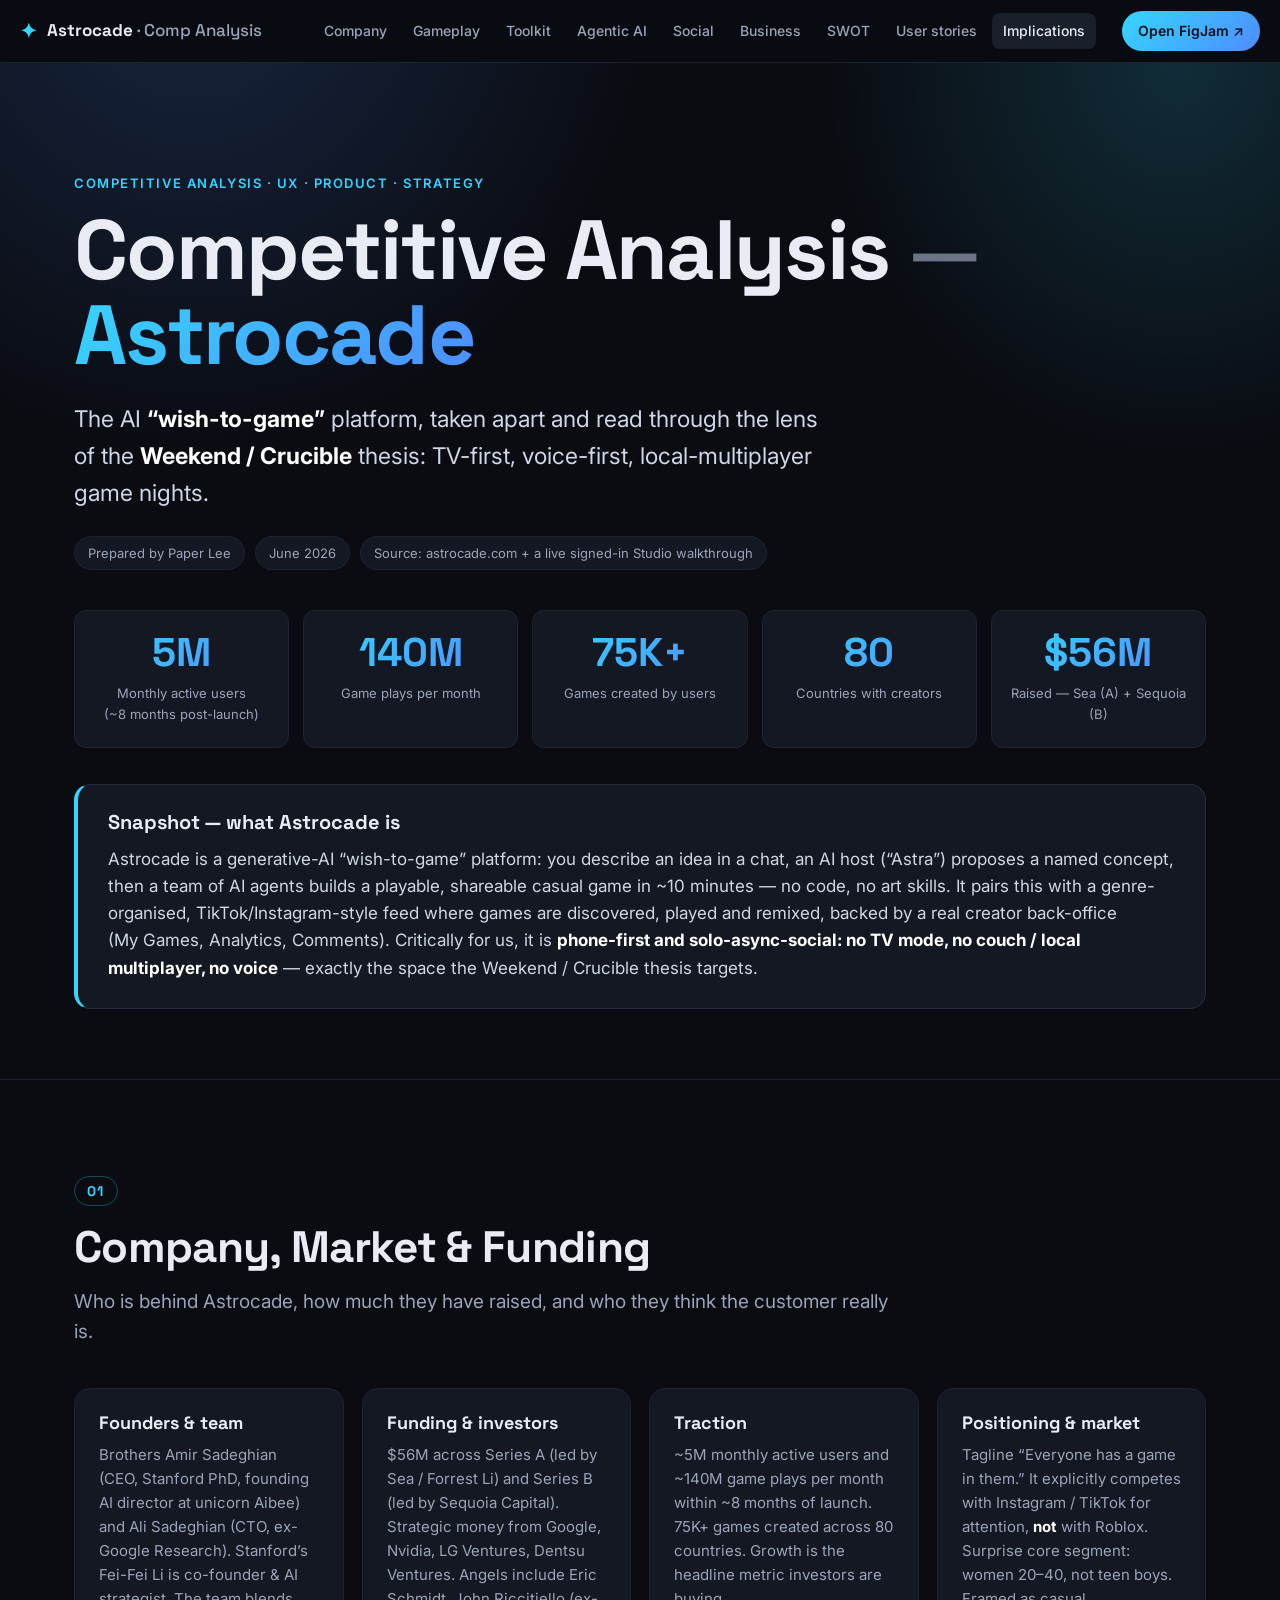
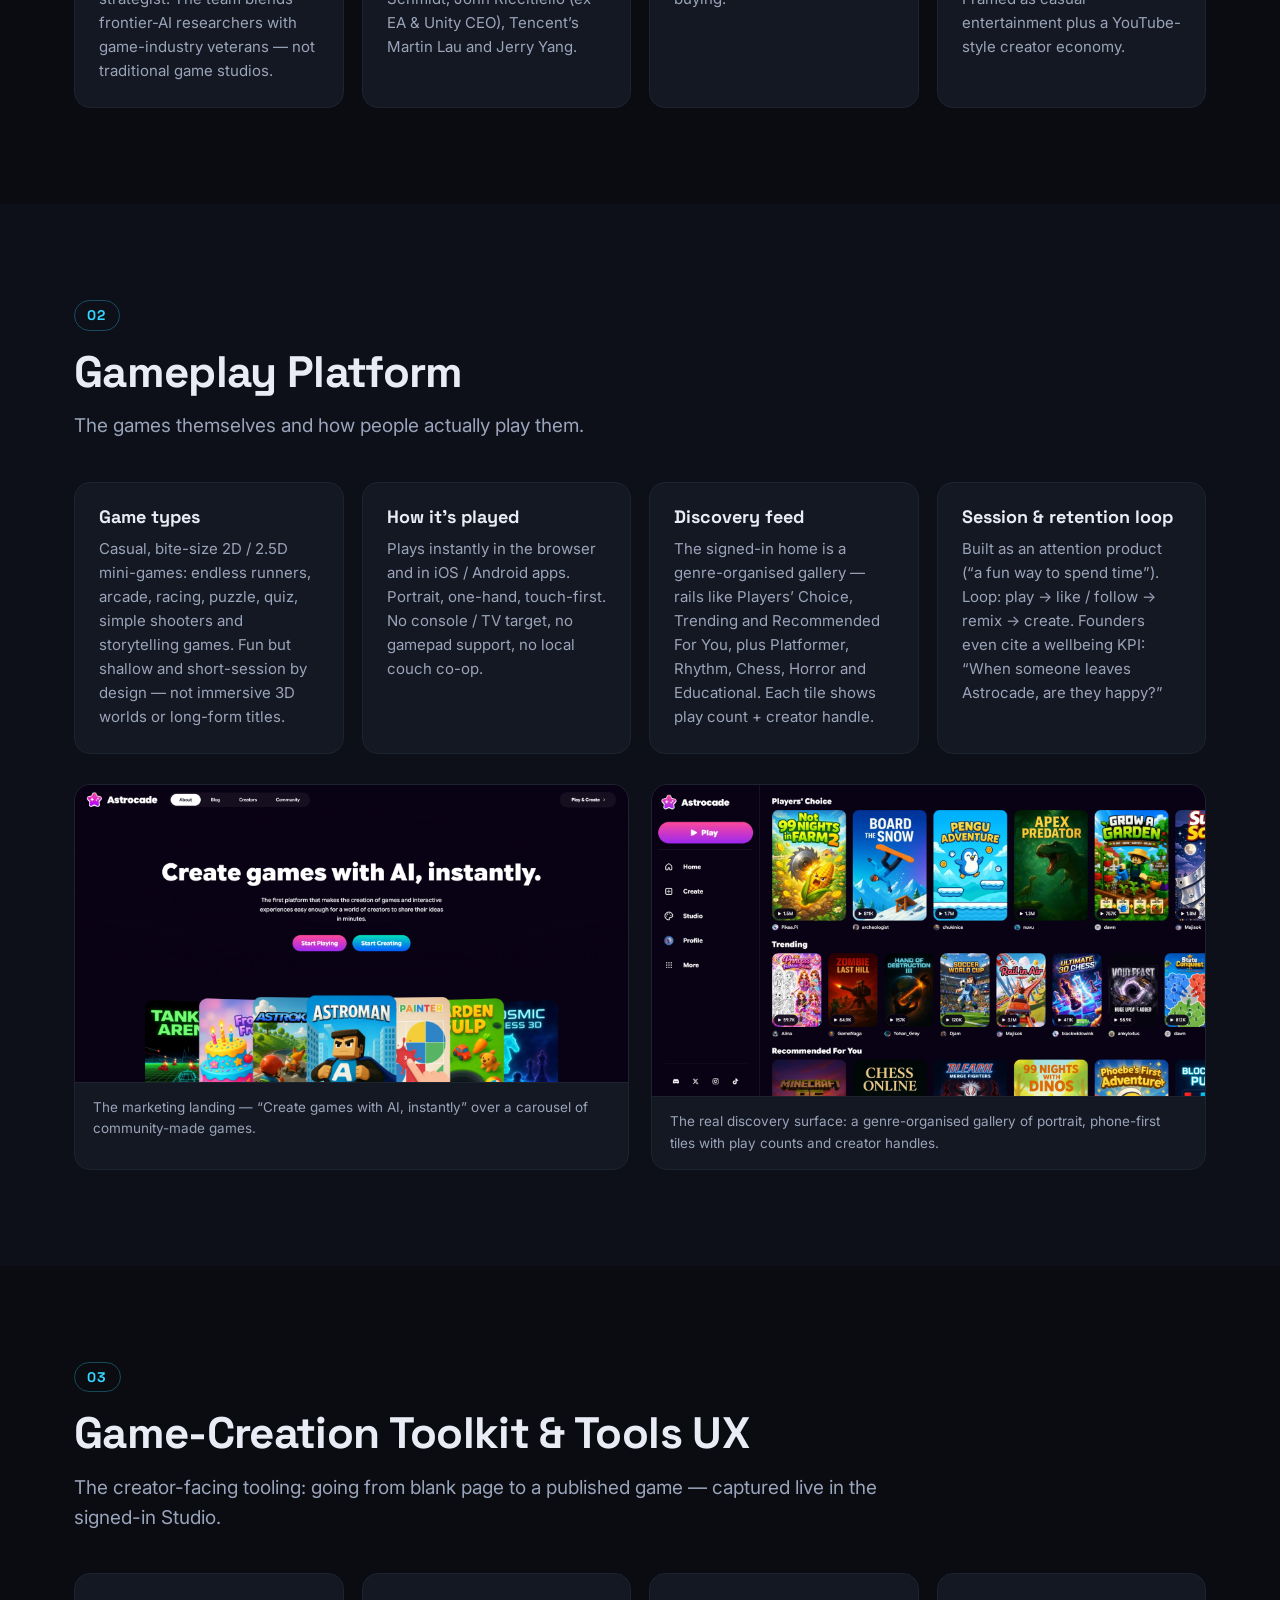
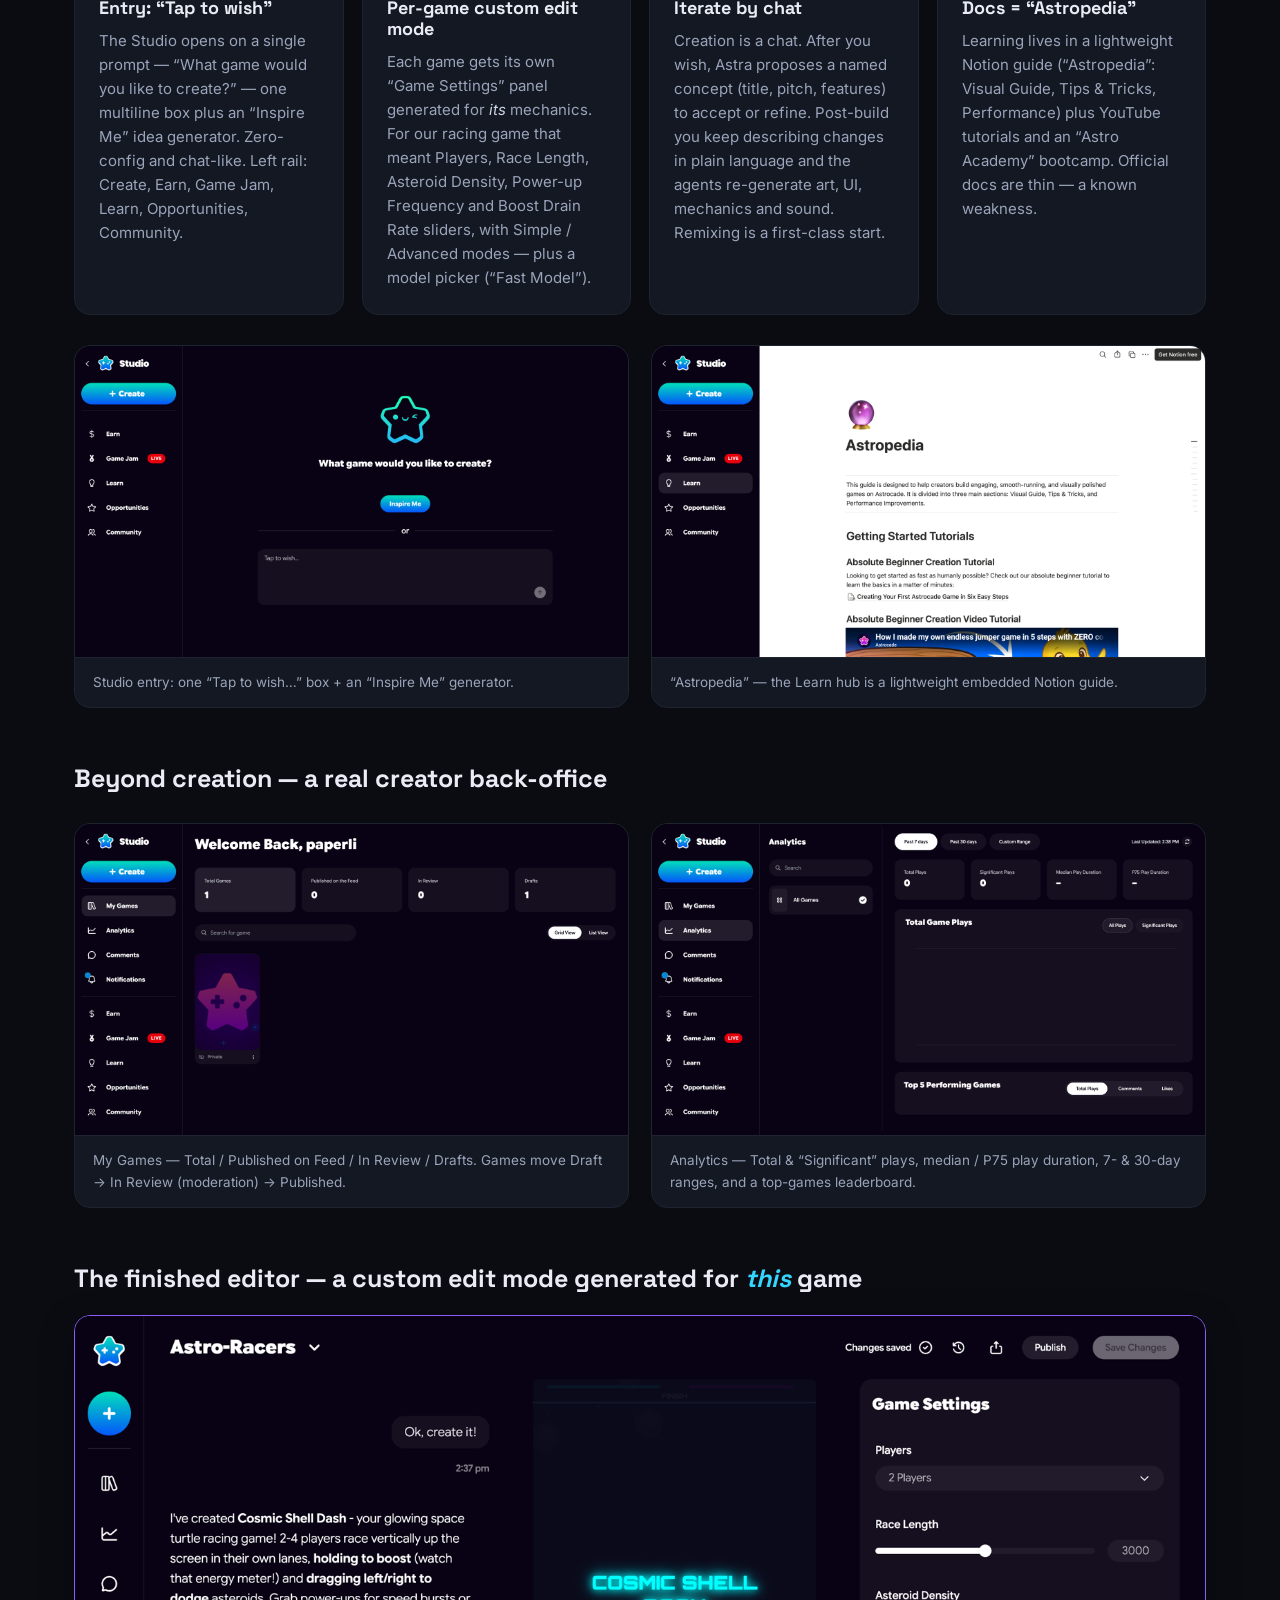
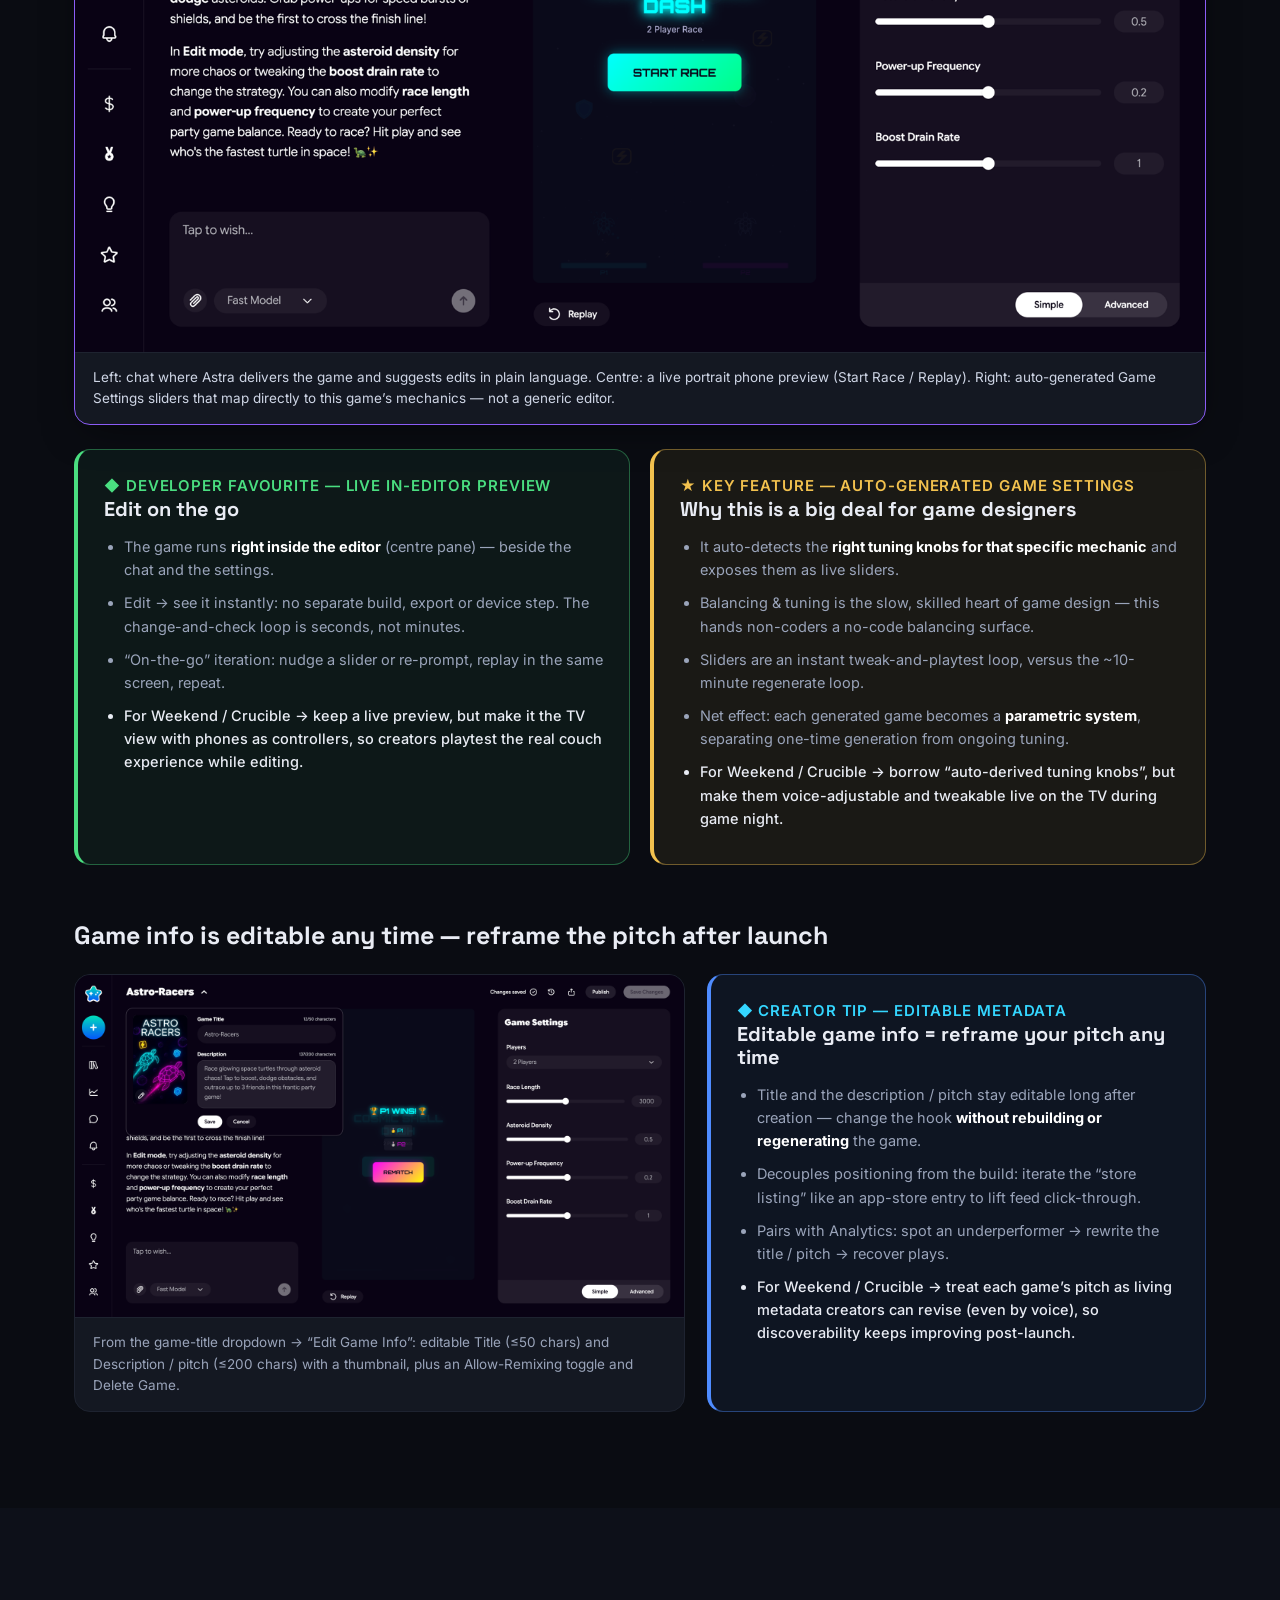
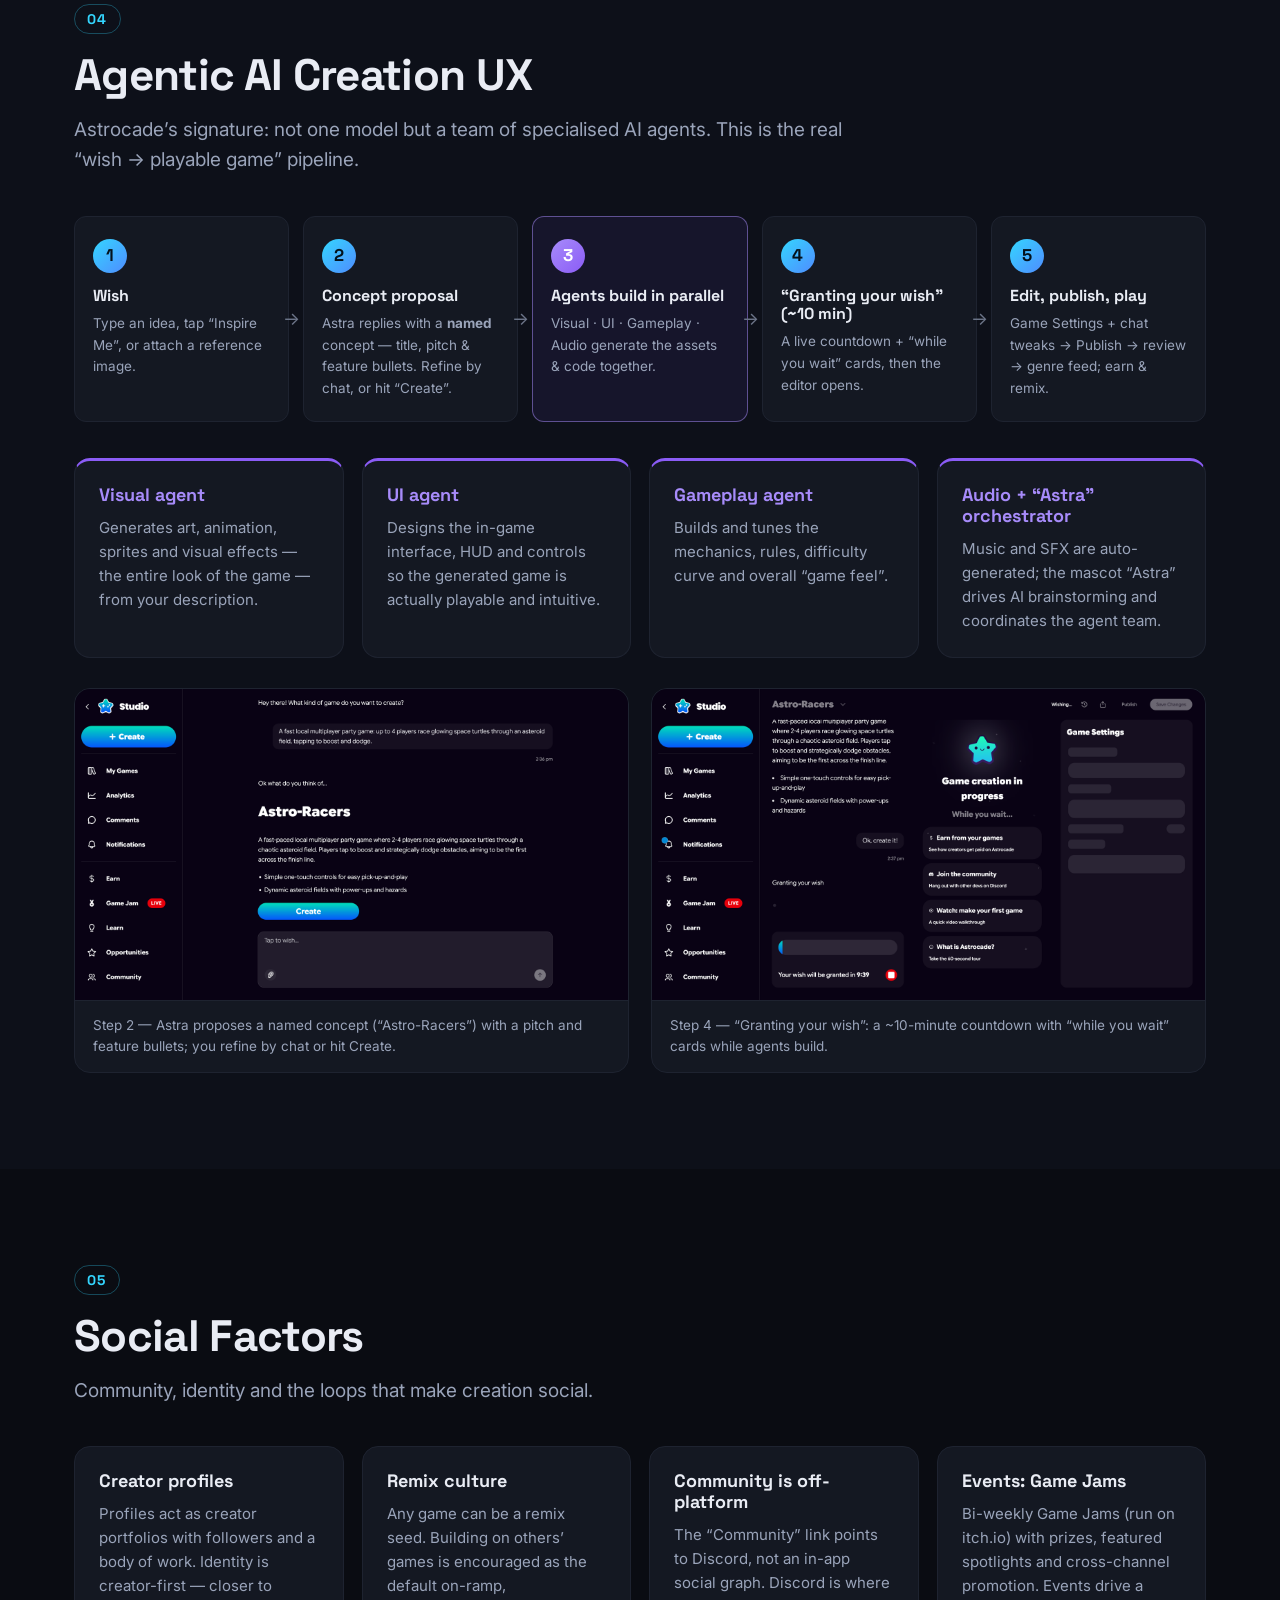
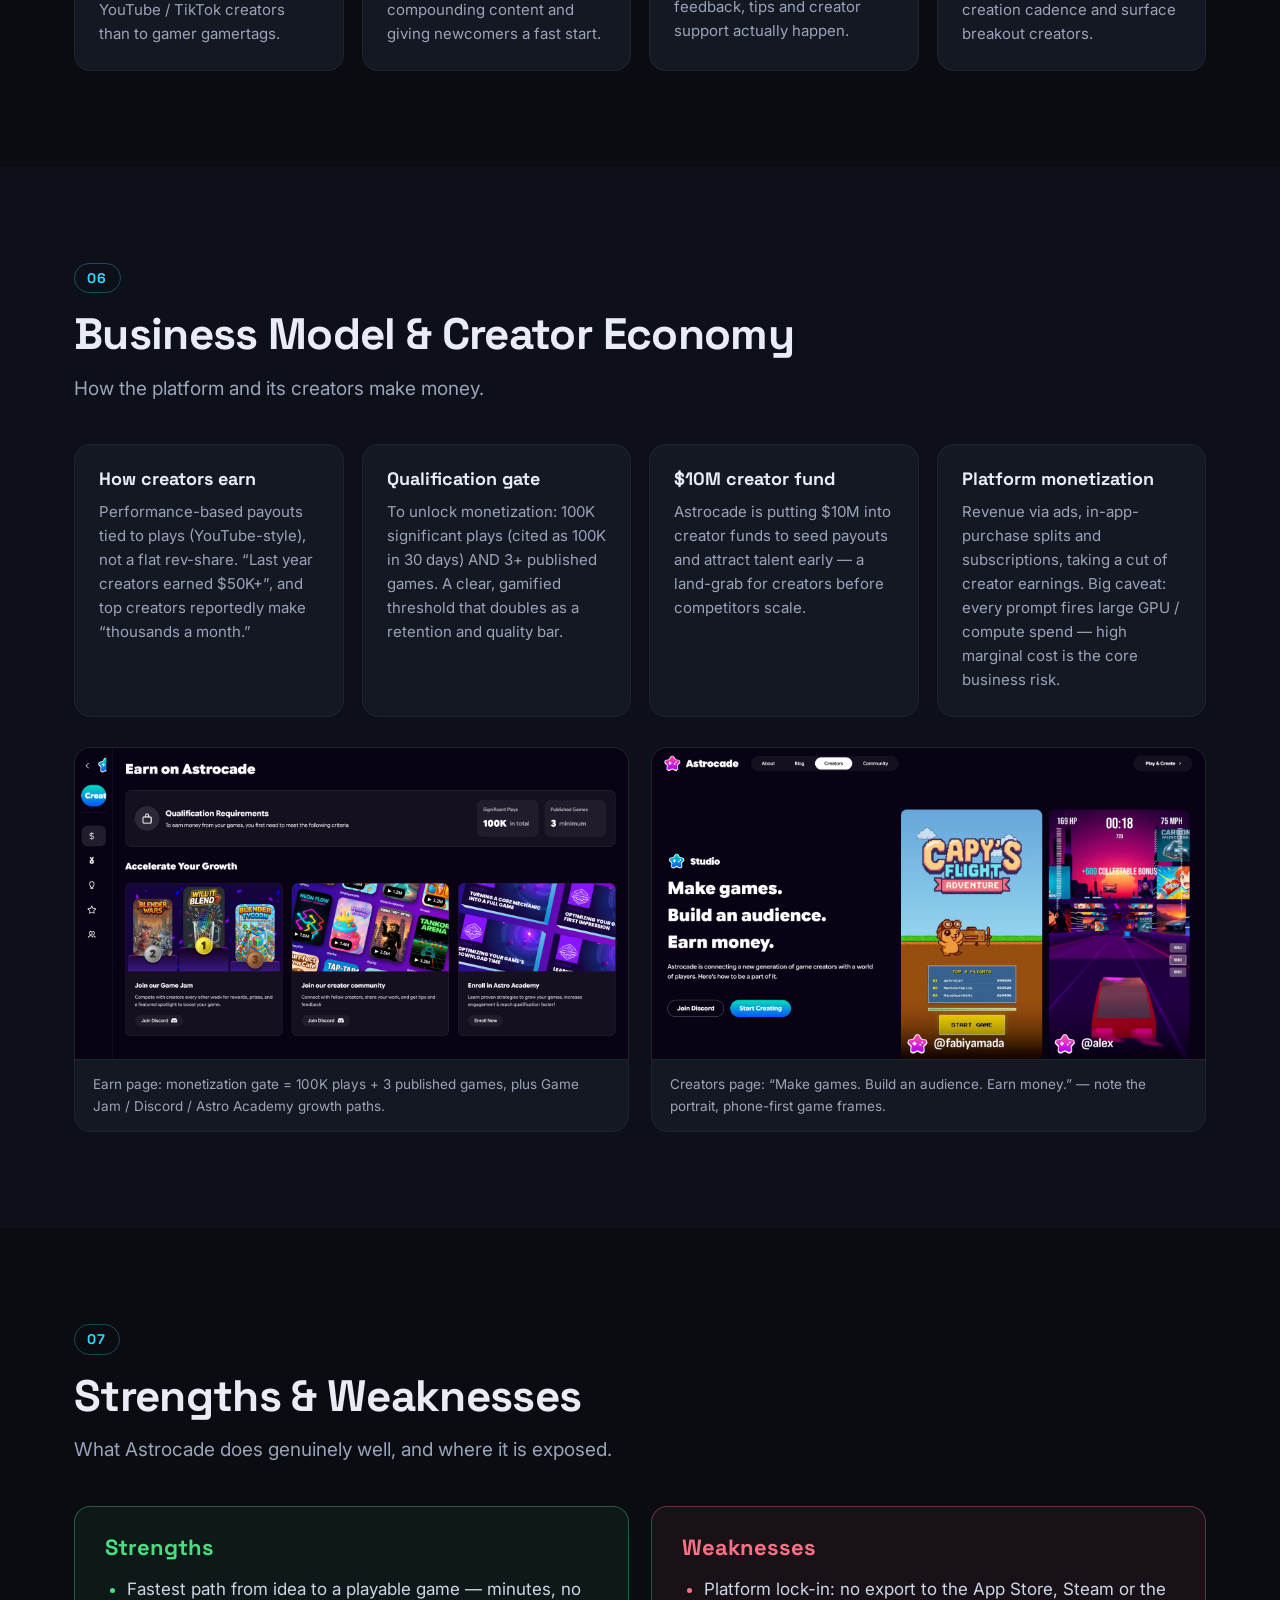
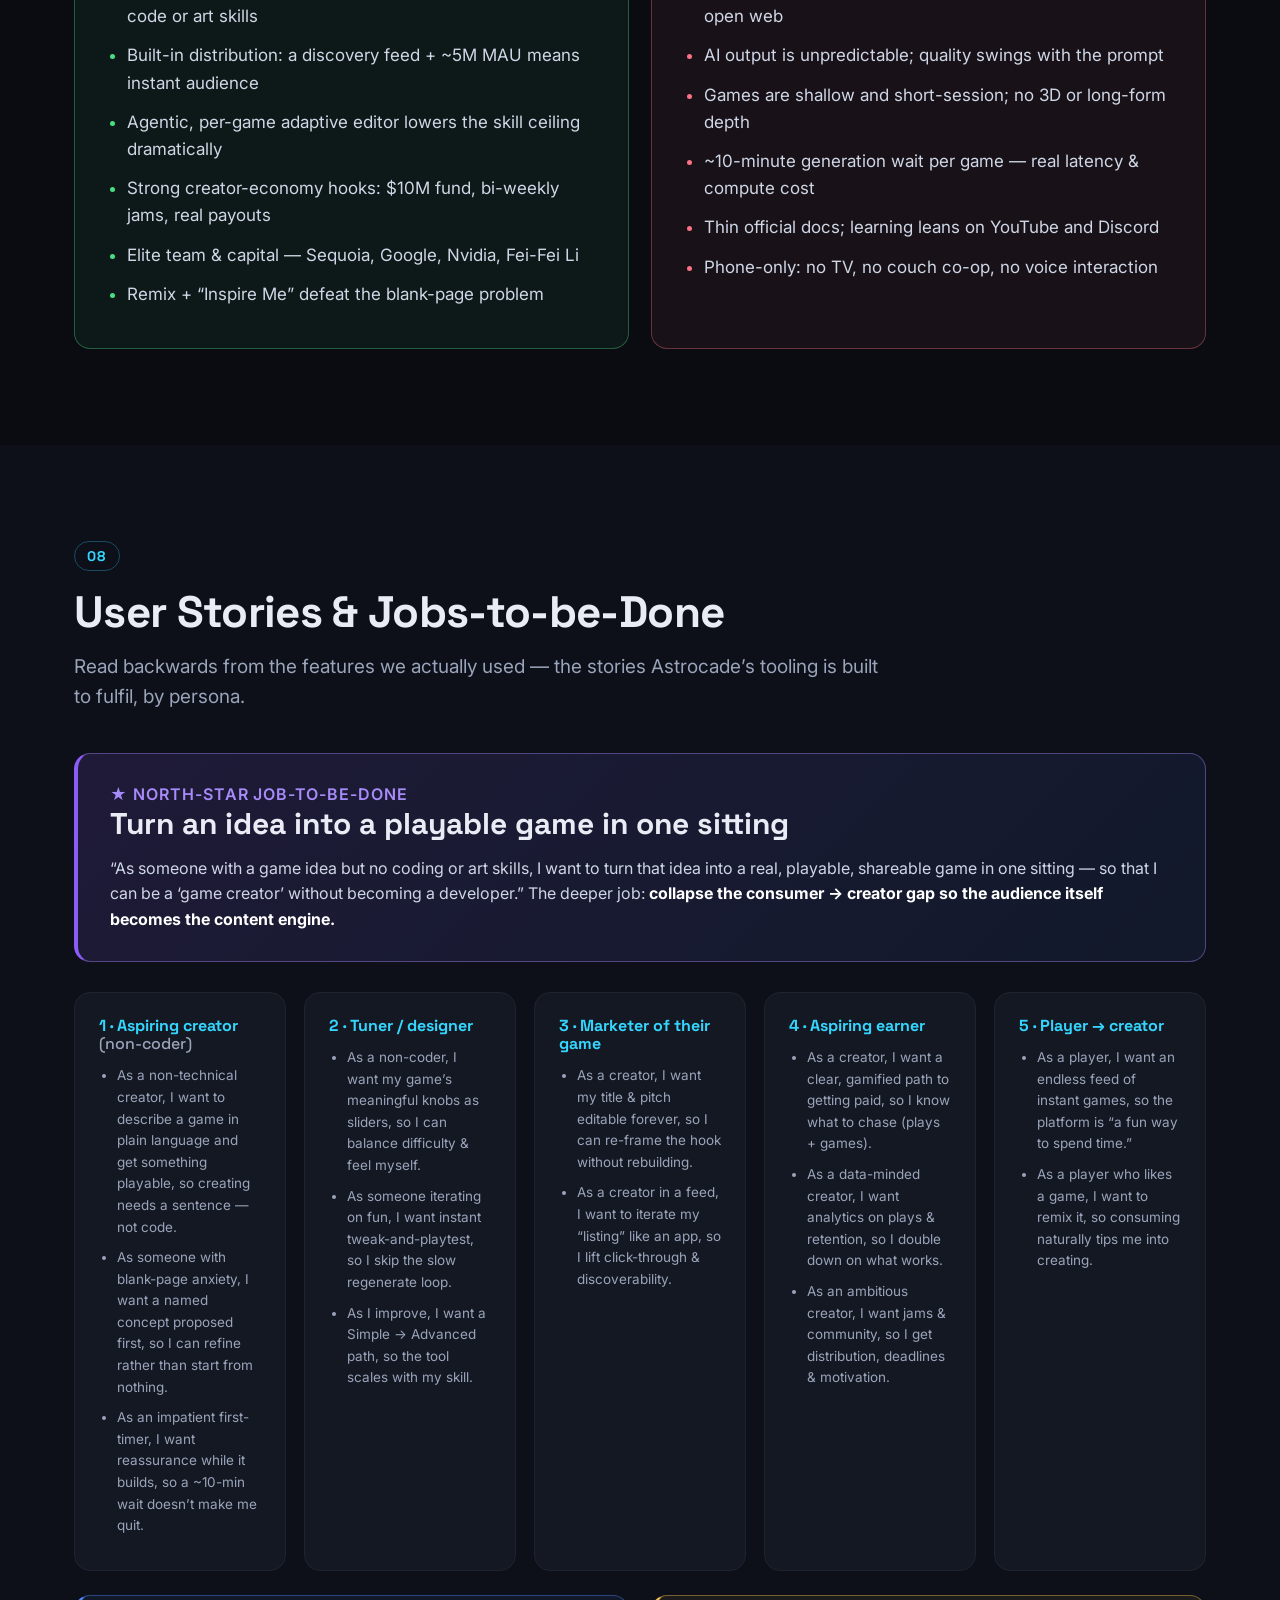
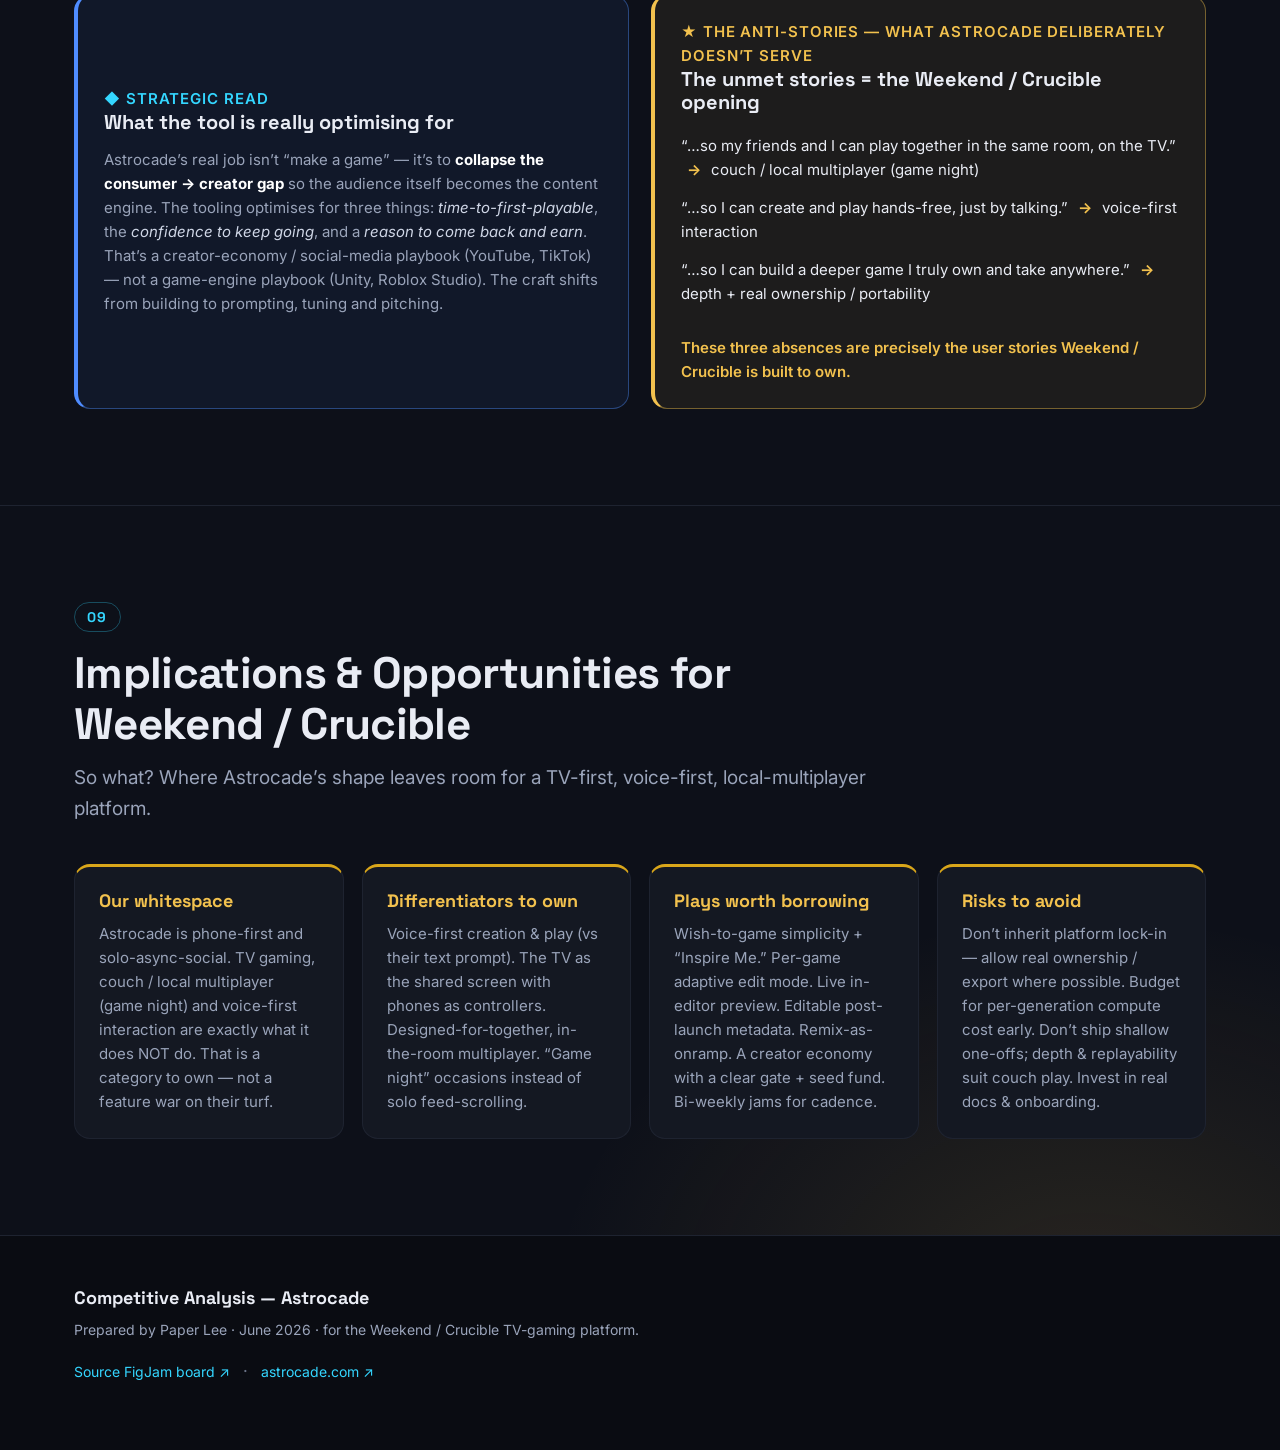
==== astrocade/index.html @ e026c168 "Restructure into multi-competitor parent site with landing page Move the Astrocade teardown under /a" ====
<!DOCTYPE html>
<html lang="en">
<head>
<meta charset="UTF-8" />
<meta name="viewport" content="width=device-width, initial-scale=1.0" />
<title>Competitive Analysis — Astrocade | UX &amp; Strategy Teardown</title>
<meta name="description" content="A UX, product and strategy teardown of Astrocade — the AI 'wish-to-game' platform — analysed for the Weekend / Crucible TV-gaming thesis." />
<meta name="author" content="Paper Lee" />
<meta property="og:title" content="Competitive Analysis — Astrocade" />
<meta property="og:description" content="AI 'wish-to-game' platform — UX, product & strategy teardown for a TV-first, voice-first, local-multiplayer platform." />
<meta property="og:type" content="website" />
<link rel="preconnect" href="https://fonts.googleapis.com" />
<link rel="preconnect" href="https://fonts.gstatic.com" crossorigin />
<link href="https://fonts.googleapis.com/css2?family=Inter:wght@400;500;600;700&family=Space+Grotesk:wght@500;600;700&display=swap" rel="stylesheet" />
<link rel="stylesheet" href="styles.css" />
</head>
<body>
<a class="skip-link" href="#company">Skip to content</a>

<header class="topbar" id="top">
  <div class="topbar__inner">
    <a class="brand" href="../">
      <span class="brand__star" aria-hidden="true">✦</span>
      <span class="brand__text">Astrocade <em>· Comp Analysis</em></span>
    </a>
    <nav class="nav" aria-label="Sections">
      <a href="#company">Company</a>
      <a href="#gameplay">Gameplay</a>
      <a href="#toolkit">Toolkit</a>
      <a href="#agentic">Agentic AI</a>
      <a href="#social">Social</a>
      <a href="#business">Business</a>
      <a href="#swot">SWOT</a>
      <a href="#user-stories">User stories</a>
      <a href="#implications">Implications</a>
    </nav>
    <a class="cta" href="https://www.figma.com/board/QFfTuIiUQlZmPU6tD0SqIo/Comp-Analysis" target="_blank" rel="noopener">Open FigJam ↗</a>
    <button class="navtoggle" aria-label="Toggle navigation" aria-expanded="false">☰</button>
  </div>
</header>

<!-- HERO -->
<section class="hero">
  <div class="wrap">
    <p class="eyebrow">Competitive analysis · UX · product · strategy</p>
    <h1>Competitive Analysis<span class="hero__dash">—</span><span class="hero__name">Astrocade</span></h1>
    <p class="hero__lead">The AI <strong>“wish-to-game”</strong> platform, taken apart and read through the lens of the
      <strong>Weekend / Crucible</strong> thesis: TV-first, voice-first, local-multiplayer game nights.</p>
    <ul class="meta-chips">
      <li>Prepared by Paper Lee</li>
      <li>June 2026</li>
      <li>Source: astrocade.com + a live signed-in Studio walkthrough</li>
    </ul>

    <div class="kpis">
      <div class="kpi"><span class="kpi__num">5M</span><span class="kpi__lab">Monthly active users<br>(~8 months post-launch)</span></div>
      <div class="kpi"><span class="kpi__num">140M</span><span class="kpi__lab">Game plays per month</span></div>
      <div class="kpi"><span class="kpi__num">75K+</span><span class="kpi__lab">Games created by users</span></div>
      <div class="kpi"><span class="kpi__num">80</span><span class="kpi__lab">Countries with creators</span></div>
      <div class="kpi"><span class="kpi__num">$56M</span><span class="kpi__lab">Raised — Sea (A) + Sequoia (B)</span></div>
    </div>

    <div class="tldr">
      <h2>Snapshot — what Astrocade is</h2>
      <p>Astrocade is a generative-AI “wish-to-game” platform: you describe an idea in a chat, an AI host
        (“Astra”) proposes a named concept, then a team of AI agents builds a playable, shareable casual game
        in ~10 minutes — no code, no art skills. It pairs this with a genre-organised, TikTok/Instagram-style
        feed where games are discovered, played and remixed, backed by a real creator back-office
        (My&nbsp;Games, Analytics, Comments). Critically for us, it is <strong>phone-first and solo-async-social:
        no TV mode, no couch / local multiplayer, no voice</strong> — exactly the space the Weekend / Crucible
        thesis targets.</p>
    </div>
  </div>
</section>

<main>

<!-- 1 · COMPANY -->
<section id="company" class="section">
  <div class="wrap">
    <header class="section__head">
      <span class="section__num">01</span>
      <h2>Company, Market &amp; Funding</h2>
      <p class="section__lede">Who is behind Astrocade, how much they have raised, and who they think the customer really is.</p>
    </header>
    <div class="cards cards--4">
      <article class="card">
        <h3>Founders &amp; team</h3>
        <p>Brothers Amir Sadeghian (CEO, Stanford PhD, founding AI director at unicorn Aibee) and Ali Sadeghian (CTO, ex-Google Research). Stanford’s Fei-Fei Li is co-founder &amp; AI strategist. The team blends frontier-AI researchers with game-industry veterans — not traditional game studios.</p>
      </article>
      <article class="card">
        <h3>Funding &amp; investors</h3>
        <p>$56M across Series A (led by Sea / Forrest Li) and Series B (led by Sequoia Capital). Strategic money from Google, Nvidia, LG Ventures, Dentsu Ventures. Angels include Eric Schmidt, John Riccitiello (ex-EA &amp; Unity CEO), Tencent’s Martin Lau and Jerry Yang.</p>
      </article>
      <article class="card">
        <h3>Traction</h3>
        <p>~5M monthly active users and ~140M game plays per month within ~8 months of launch. 75K+ games created across 80 countries. Growth is the headline metric investors are buying.</p>
      </article>
      <article class="card">
        <h3>Positioning &amp; market</h3>
        <p>Tagline “Everyone has a game in them.” It explicitly competes with Instagram / TikTok for attention, <strong>not</strong> with Roblox. Surprise core segment: women 20–40, not teen boys. Framed as casual entertainment plus a YouTube-style creator economy.</p>
      </article>
    </div>
  </div>
</section>

<!-- 2 · GAMEPLAY -->
<section id="gameplay" class="section section--alt">
  <div class="wrap">
    <header class="section__head">
      <span class="section__num">02</span>
      <h2>Gameplay Platform</h2>
      <p class="section__lede">The games themselves and how people actually play them.</p>
    </header>
    <div class="cards cards--4">
      <article class="card"><h3>Game types</h3><p>Casual, bite-size 2D / 2.5D mini-games: endless runners, arcade, racing, puzzle, quiz, simple shooters and storytelling games. Fun but shallow and short-session by design — not immersive 3D worlds or long-form titles.</p></article>
      <article class="card"><h3>How it’s played</h3><p>Plays instantly in the browser and in iOS / Android apps. Portrait, one-hand, touch-first. No console / TV target, no gamepad support, no local couch co-op.</p></article>
      <article class="card"><h3>Discovery feed</h3><p>The signed-in home is a genre-organised gallery — rails like Players’ Choice, Trending and Recommended For You, plus Platformer, Rhythm, Chess, Horror and Educational. Each tile shows play count + creator handle.</p></article>
      <article class="card"><h3>Session &amp; retention loop</h3><p>Built as an attention product (“a fun way to spend time”). Loop: play → like / follow → remix → create. Founders even cite a wellbeing KPI: “When someone leaves Astrocade, are they happy?”</p></article>
    </div>
    <div class="figs figs--2">
      <figure class="fig"><img src="assets/img/landing.png" alt="Astrocade marketing landing page" loading="lazy" /><figcaption>The marketing landing — “Create games with AI, instantly” over a carousel of community-made games.</figcaption></figure>
      <figure class="fig"><img src="assets/img/gallery.png" alt="Astrocade signed-in game gallery feed" loading="lazy" /><figcaption>The real discovery surface: a genre-organised gallery of portrait, phone-first tiles with play counts and creator handles.</figcaption></figure>
    </div>
  </div>
</section>

<!-- 3 · TOOLKIT -->
<section id="toolkit" class="section">
  <div class="wrap">
    <header class="section__head">
      <span class="section__num">03</span>
      <h2>Game-Creation Toolkit &amp; Tools UX</h2>
      <p class="section__lede">The creator-facing tooling: going from blank page to a published game — captured live in the signed-in Studio.</p>
    </header>
    <div class="cards cards--4">
      <article class="card"><h3>Entry: “Tap to wish”</h3><p>The Studio opens on a single prompt — “What game would you like to create?” — one multiline box plus an “Inspire Me” idea generator. Zero-config and chat-like. Left rail: Create, Earn, Game Jam, Learn, Opportunities, Community.</p></article>
      <article class="card"><h3>Per-game custom edit mode</h3><p>Each game gets its own “Game Settings” panel generated for <em>its</em> mechanics. For our racing game that meant Players, Race Length, Asteroid Density, Power-up Frequency and Boost Drain Rate sliders, with Simple / Advanced modes — plus a model picker (“Fast Model”).</p></article>
      <article class="card"><h3>Iterate by chat</h3><p>Creation is a chat. After you wish, Astra proposes a named concept (title, pitch, features) to accept or refine. Post-build you keep describing changes in plain language and the agents re-generate art, UI, mechanics and sound. Remixing is a first-class start.</p></article>
      <article class="card"><h3>Docs = “Astropedia”</h3><p>Learning lives in a lightweight Notion guide (“Astropedia”: Visual Guide, Tips &amp; Tricks, Performance) plus YouTube tutorials and an “Astro Academy” bootcamp. Official docs are thin — a known weakness.</p></article>
    </div>

    <div class="figs figs--2">
      <figure class="fig"><img src="assets/img/studio-entry.png" alt="Astrocade Studio entry screen" loading="lazy" /><figcaption>Studio entry: one “Tap to wish…” box + an “Inspire Me” generator.</figcaption></figure>
      <figure class="fig"><img src="assets/img/learn.png" alt="Astropedia learn hub" loading="lazy" /><figcaption>“Astropedia” — the Learn hub is a lightweight embedded Notion guide.</figcaption></figure>
    </div>

    <h3 class="subhead">Beyond creation — a real creator back-office</h3>
    <div class="figs figs--2">
      <figure class="fig"><img src="assets/img/my-games.png" alt="My Games dashboard" loading="lazy" /><figcaption>My Games — Total / Published on Feed / In Review / Drafts. Games move Draft → In Review (moderation) → Published.</figcaption></figure>
      <figure class="fig"><img src="assets/img/analytics.png" alt="Creator analytics dashboard" loading="lazy" /><figcaption>Analytics — Total &amp; “Significant” plays, median / P75 play duration, 7- &amp; 30-day ranges, and a top-games leaderboard.</figcaption></figure>
    </div>

    <h3 class="subhead">The finished editor — a custom edit mode generated for <em>this</em> game</h3>
    <figure class="fig fig--hero">
      <img src="assets/img/editor.png" alt="Astrocade in-editor view with live preview and auto-generated game settings" loading="lazy" />
      <figcaption>Left: chat where Astra delivers the game and suggests edits in plain language. Centre: a live portrait phone preview (Start Race / Replay). Right: auto-generated Game Settings sliders that map directly to this game’s mechanics — not a generic editor.</figcaption>
    </figure>

    <div class="callouts callouts--2">
      <aside class="callout callout--dev">
        <p class="callout__kick">◆ Developer favourite — live in-editor preview</p>
        <h4>Edit on the go</h4>
        <ul>
          <li>The game runs <strong>right inside the editor</strong> (centre pane) — beside the chat and the settings.</li>
          <li>Edit → see it instantly: no separate build, export or device step. The change-and-check loop is seconds, not minutes.</li>
          <li>“On-the-go” iteration: nudge a slider or re-prompt, replay in the same screen, repeat.</li>
          <li class="callout__weekend">For Weekend / Crucible → keep a live preview, but make it the TV view with phones as controllers, so creators playtest the real couch experience while editing.</li>
        </ul>
      </aside>
      <aside class="callout callout--key">
        <p class="callout__kick">★ Key feature — auto-generated game settings</p>
        <h4>Why this is a big deal for game designers</h4>
        <ul>
          <li>It auto-detects the <strong>right tuning knobs for that specific mechanic</strong> and exposes them as live sliders.</li>
          <li>Balancing &amp; tuning is the slow, skilled heart of game design — this hands non-coders a no-code balancing surface.</li>
          <li>Sliders are an instant tweak-and-playtest loop, versus the ~10-minute regenerate loop.</li>
          <li>Net effect: each generated game becomes a <strong>parametric system</strong>, separating one-time generation from ongoing tuning.</li>
          <li class="callout__weekend">For Weekend / Crucible → borrow “auto-derived tuning knobs”, but make them voice-adjustable and tweakable live on the TV during game night.</li>
        </ul>
      </aside>
    </div>

    <h3 class="subhead">Game info is editable any time — reframe the pitch after launch</h3>
    <div class="split">
      <figure class="fig"><img src="assets/img/edit-info.png" alt="Edit Game Info dialog" loading="lazy" /><figcaption>From the game-title dropdown → “Edit Game Info”: editable Title (≤50 chars) and Description / pitch (≤200 chars) with a thumbnail, plus an Allow-Remixing toggle and Delete Game.</figcaption></figure>
      <aside class="callout callout--info">
        <p class="callout__kick">◆ Creator tip — editable metadata</p>
        <h4>Editable game info = reframe your pitch any time</h4>
        <ul>
          <li>Title and the description / pitch stay editable long after creation — change the hook <strong>without rebuilding or regenerating</strong> the game.</li>
          <li>Decouples positioning from the build: iterate the “store listing” like an app-store entry to lift feed click-through.</li>
          <li>Pairs with Analytics: spot an underperformer → rewrite the title / pitch → recover plays.</li>
          <li class="callout__weekend">For Weekend / Crucible → treat each game’s pitch as living metadata creators can revise (even by voice), so discoverability keeps improving post-launch.</li>
        </ul>
      </aside>
    </div>
  </div>
</section>

<!-- 4 · AGENTIC -->
<section id="agentic" class="section section--alt">
  <div class="wrap">
    <header class="section__head">
      <span class="section__num">04</span>
      <h2>Agentic AI Creation UX</h2>
      <p class="section__lede">Astrocade’s signature: not one model but a team of specialised AI agents. This is the real “wish → playable game” pipeline.</p>
    </header>

    <ol class="flow">
      <li class="flow__step"><span class="flow__n">1</span><h4>Wish</h4><p>Type an idea, tap “Inspire Me”, or attach a reference image.</p></li>
      <li class="flow__step"><span class="flow__n">2</span><h4>Concept proposal</h4><p>Astra replies with a <strong>named</strong> concept — title, pitch &amp; feature bullets. Refine by chat, or hit “Create”.</p></li>
      <li class="flow__step flow__step--accent"><span class="flow__n">3</span><h4>Agents build in parallel</h4><p>Visual · UI · Gameplay · Audio generate the assets &amp; code together.</p></li>
      <li class="flow__step"><span class="flow__n">4</span><h4>“Granting your wish” (~10 min)</h4><p>A live countdown + “while you wait” cards, then the editor opens.</p></li>
      <li class="flow__step"><span class="flow__n">5</span><h4>Edit, publish, play</h4><p>Game Settings + chat tweaks → Publish → review → genre feed; earn &amp; remix.</p></li>
    </ol>

    <div class="cards cards--4">
      <article class="card card--agent"><h3>Visual agent</h3><p>Generates art, animation, sprites and visual effects — the entire look of the game — from your description.</p></article>
      <article class="card card--agent"><h3>UI agent</h3><p>Designs the in-game interface, HUD and controls so the generated game is actually playable and intuitive.</p></article>
      <article class="card card--agent"><h3>Gameplay agent</h3><p>Builds and tunes the mechanics, rules, difficulty curve and overall “game feel”.</p></article>
      <article class="card card--agent"><h3>Audio + “Astra” orchestrator</h3><p>Music and SFX are auto-generated; the mascot “Astra” drives AI brainstorming and coordinates the agent team.</p></article>
    </div>

    <div class="figs figs--2">
      <figure class="fig"><img src="assets/img/concept.png" alt="Astra concept proposal step" loading="lazy" /><figcaption>Step 2 — Astra proposes a named concept (“Astro-Racers”) with a pitch and feature bullets; you refine by chat or hit Create.</figcaption></figure>
      <figure class="fig"><img src="assets/img/generating.png" alt="Granting your wish generation screen" loading="lazy" /><figcaption>Step 4 — “Granting your wish”: a ~10-minute countdown with “while you wait” cards while agents build.</figcaption></figure>
    </div>
  </div>
</section>

<!-- 5 · SOCIAL -->
<section id="social" class="section">
  <div class="wrap">
    <header class="section__head">
      <span class="section__num">05</span>
      <h2>Social Factors</h2>
      <p class="section__lede">Community, identity and the loops that make creation social.</p>
    </header>
    <div class="cards cards--4">
      <article class="card"><h3>Creator profiles</h3><p>Profiles act as creator portfolios with followers and a body of work. Identity is creator-first — closer to YouTube / TikTok creators than to gamer gamertags.</p></article>
      <article class="card"><h3>Remix culture</h3><p>Any game can be a remix seed. Building on others’ games is encouraged as the default on-ramp, compounding content and giving newcomers a fast start.</p></article>
      <article class="card"><h3>Community is off-platform</h3><p>The “Community” link points to Discord, not an in-app social graph. Discord is where feedback, tips and creator support actually happen.</p></article>
      <article class="card"><h3>Events: Game Jams</h3><p>Bi-weekly Game Jams (run on itch.io) with prizes, featured spotlights and cross-channel promotion. Events drive a creation cadence and surface breakout creators.</p></article>
    </div>
  </div>
</section>

<!-- 6 · BUSINESS -->
<section id="business" class="section section--alt">
  <div class="wrap">
    <header class="section__head">
      <span class="section__num">06</span>
      <h2>Business Model &amp; Creator Economy</h2>
      <p class="section__lede">How the platform and its creators make money.</p>
    </header>
    <div class="cards cards--4">
      <article class="card"><h3>How creators earn</h3><p>Performance-based payouts tied to plays (YouTube-style), not a flat rev-share. “Last year creators earned $50K+”, and top creators reportedly make “thousands a month.”</p></article>
      <article class="card"><h3>Qualification gate</h3><p>To unlock monetization: 100K significant plays (cited as 100K in 30 days) AND 3+ published games. A clear, gamified threshold that doubles as a retention and quality bar.</p></article>
      <article class="card"><h3>$10M creator fund</h3><p>Astrocade is putting $10M into creator funds to seed payouts and attract talent early — a land-grab for creators before competitors scale.</p></article>
      <article class="card"><h3>Platform monetization</h3><p>Revenue via ads, in-app-purchase splits and subscriptions, taking a cut of creator earnings. Big caveat: every prompt fires large GPU / compute spend — high marginal cost is the core business risk.</p></article>
    </div>
    <div class="figs figs--2">
      <figure class="fig"><img src="assets/img/earn.png" alt="Earn on Astrocade page" loading="lazy" /><figcaption>Earn page: monetization gate = 100K plays + 3 published games, plus Game Jam / Discord / Astro Academy growth paths.</figcaption></figure>
      <figure class="fig"><img src="assets/img/creators.png" alt="Astrocade for creators page" loading="lazy" /><figcaption>Creators page: “Make games. Build an audience. Earn money.” — note the portrait, phone-first game frames.</figcaption></figure>
    </div>
  </div>
</section>

<!-- 7 · SWOT -->
<section id="swot" class="section">
  <div class="wrap">
    <header class="section__head">
      <span class="section__num">07</span>
      <h2>Strengths &amp; Weaknesses</h2>
      <p class="section__lede">What Astrocade does genuinely well, and where it is exposed.</p>
    </header>
    <div class="swot">
      <div class="swot__col swot__col--pos">
        <h3>Strengths</h3>
        <ul>
          <li>Fastest path from idea to a playable game — minutes, no code or art skills</li>
          <li>Built-in distribution: a discovery feed + ~5M MAU means instant audience</li>
          <li>Agentic, per-game adaptive editor lowers the skill ceiling dramatically</li>
          <li>Strong creator-economy hooks: $10M fund, bi-weekly jams, real payouts</li>
          <li>Elite team &amp; capital — Sequoia, Google, Nvidia, Fei-Fei Li</li>
          <li>Remix + “Inspire Me” defeat the blank-page problem</li>
        </ul>
      </div>
      <div class="swot__col swot__col--neg">
        <h3>Weaknesses</h3>
        <ul>
          <li>Platform lock-in: no export to the App Store, Steam or the open web</li>
          <li>AI output is unpredictable; quality swings with the prompt</li>
          <li>Games are shallow and short-session; no 3D or long-form depth</li>
          <li>~10-minute generation wait per game — real latency &amp; compute cost</li>
          <li>Thin official docs; learning leans on YouTube and Discord</li>
          <li>Phone-only: no TV, no couch co-op, no voice interaction</li>
        </ul>
      </div>
    </div>
  </div>
</section>

<!-- 8 · USER STORIES -->
<section id="user-stories" class="section section--alt">
  <div class="wrap">
    <header class="section__head">
      <span class="section__num">08</span>
      <h2>User Stories &amp; Jobs-to-be-Done</h2>
      <p class="section__lede">Read backwards from the features we actually used — the stories Astrocade’s tooling is built to fulfil, by persona.</p>
    </header>

    <div class="banner banner--northstar">
      <p class="callout__kick">★ North-star job-to-be-done</p>
      <h3>Turn an idea into a playable game in one sitting</h3>
      <p>“As someone with a game idea but no coding or art skills, I want to turn that idea into a real, playable, shareable game in one sitting — so that I can be a ‘game creator’ without becoming a developer.” The deeper job: <strong>collapse the consumer → creator gap so the audience itself becomes the content engine.</strong></p>
    </div>

    <div class="cards cards--5">
      <article class="card card--persona"><h3>1 · Aspiring creator <span>(non-coder)</span></h3><ul>
        <li>As a non-technical creator, I want to describe a game in plain language and get something playable, so creating needs a sentence — not code.</li>
        <li>As someone with blank-page anxiety, I want a named concept proposed first, so I can refine rather than start from nothing.</li>
        <li>As an impatient first-timer, I want reassurance while it builds, so a ~10-min wait doesn’t make me quit.</li>
      </ul></article>
      <article class="card card--persona"><h3>2 · Tuner / designer</h3><ul>
        <li>As a non-coder, I want my game’s meaningful knobs as sliders, so I can balance difficulty &amp; feel myself.</li>
        <li>As someone iterating on fun, I want instant tweak-and-playtest, so I skip the slow regenerate loop.</li>
        <li>As I improve, I want a Simple → Advanced path, so the tool scales with my skill.</li>
      </ul></article>
      <article class="card card--persona"><h3>3 · Marketer of their game</h3><ul>
        <li>As a creator, I want my title &amp; pitch editable forever, so I can re-frame the hook without rebuilding.</li>
        <li>As a creator in a feed, I want to iterate my “listing” like an app, so I lift click-through &amp; discoverability.</li>
      </ul></article>
      <article class="card card--persona"><h3>4 · Aspiring earner</h3><ul>
        <li>As a creator, I want a clear, gamified path to getting paid, so I know what to chase (plays + games).</li>
        <li>As a data-minded creator, I want analytics on plays &amp; retention, so I double down on what works.</li>
        <li>As an ambitious creator, I want jams &amp; community, so I get distribution, deadlines &amp; motivation.</li>
      </ul></article>
      <article class="card card--persona"><h3>5 · Player → creator</h3><ul>
        <li>As a player, I want an endless feed of instant games, so the platform is “a fun way to spend time.”</li>
        <li>As a player who likes a game, I want to remix it, so consuming naturally tips me into creating.</li>
      </ul></article>
    </div>

    <div class="split split--even">
      <aside class="callout callout--info callout--tall">
        <p class="callout__kick">◆ Strategic read</p>
        <h4>What the tool is really optimising for</h4>
        <p>Astrocade’s real job isn’t “make a game” — it’s to <strong>collapse the consumer → creator gap</strong> so the audience itself becomes the content engine. The tooling optimises for three things: <em>time-to-first-playable</em>, the <em>confidence to keep going</em>, and a <em>reason to come back and earn</em>. That’s a creator-economy / social-media playbook (YouTube, TikTok) — not a game-engine playbook (Unity, Roblox Studio). The craft shifts from building to prompting, tuning and pitching.</p>
      </aside>
      <aside class="callout callout--anti callout--tall">
        <p class="callout__kick">★ The anti-stories — what Astrocade deliberately doesn’t serve</p>
        <h4>The unmet stories = the Weekend / Crucible opening</h4>
        <ul>
          <li>“…so my friends and I can play together in the same room, on the TV.” <span class="arrow">→</span> couch / local multiplayer (game night)</li>
          <li>“…so I can create and play hands-free, just by talking.” <span class="arrow">→</span> voice-first interaction</li>
          <li>“…so I can build a deeper game I truly own and take anywhere.” <span class="arrow">→</span> depth + real ownership / portability</li>
        </ul>
        <p class="callout__punch">These three absences are precisely the user stories Weekend / Crucible is built to own.</p>
      </aside>
    </div>
  </div>
</section>

<!-- 9 · IMPLICATIONS -->
<section id="implications" class="section section--finale">
  <div class="wrap">
    <header class="section__head">
      <span class="section__num">09</span>
      <h2>Implications &amp; Opportunities for Weekend / Crucible</h2>
      <p class="section__lede">So what? Where Astrocade’s shape leaves room for a TV-first, voice-first, local-multiplayer platform.</p>
    </header>
    <div class="cards cards--4">
      <article class="card card--imp"><h3>Our whitespace</h3><p>Astrocade is phone-first and solo-async-social. TV gaming, couch / local multiplayer (game night) and voice-first interaction are exactly what it does NOT do. That is a category to own — not a feature war on their turf.</p></article>
      <article class="card card--imp"><h3>Differentiators to own</h3><p>Voice-first creation &amp; play (vs their text prompt). The TV as the shared screen with phones as controllers. Designed-for-together, in-the-room multiplayer. “Game night” occasions instead of solo feed-scrolling.</p></article>
      <article class="card card--imp"><h3>Plays worth borrowing</h3><p>Wish-to-game simplicity + “Inspire Me.” Per-game adaptive edit mode. Live in-editor preview. Editable post-launch metadata. Remix-as-onramp. A creator economy with a clear gate + seed fund. Bi-weekly jams for cadence.</p></article>
      <article class="card card--imp"><h3>Risks to avoid</h3><p>Don’t inherit platform lock-in — allow real ownership / export where possible. Budget for per-generation compute cost early. Don’t ship shallow one-offs; depth &amp; replayability suit couch play. Invest in real docs &amp; onboarding.</p></article>
    </div>
  </div>
</section>

</main>

<footer class="footer">
  <div class="wrap">
    <p class="footer__title">Competitive Analysis — Astrocade</p>
    <p class="footer__meta">Prepared by Paper Lee · June 2026 · for the Weekend / Crucible TV-gaming platform.</p>
    <p class="footer__links">
      <a href="https://www.figma.com/board/QFfTuIiUQlZmPU6tD0SqIo/Comp-Analysis" target="_blank" rel="noopener">Source FigJam board ↗</a>
      <span>·</span>
      <a href="https://www.astrocade.com" target="_blank" rel="noopener">astrocade.com ↗</a>
    </p>
  </div>
</footer>

<!-- Lightbox -->
<div class="lightbox" id="lightbox" hidden>
  <button class="lightbox__close" aria-label="Close">✕</button>
  <img src="" alt="" class="lightbox__img" />
</div>

<script src="script.js"></script>
</body>
</html>
---- astrocade/styles.css ----
/* ============================================================
   Competitive Analysis — Astrocade
   Static showcase site · responsive · GitHub Pages
   ============================================================ */

:root {
  --bg: #0a0c12;
  --bg-alt: #0d1019;
  --surface: #141822;
  --surface-2: #1a1f2c;
  --border: #262c3a;
  --border-soft: #1e2330;
  --text: #e9ecf4;
  --muted: #9aa4ba;
  --faint: #6b7488;

  --cyan: #34d6ff;
  --blue: #4f8cff;
  --grad: linear-gradient(135deg, #34d6ff 0%, #4f8cff 100%);

  --gold: #f2c14e;
  --gold-dim: #d9a61a;
  --violet: #a78bfa;
  --violet-deep: #8b5cf6;
  --green: #4ade80;
  --green-deep: #22c55e;
  --pink: #f472b6;
  --red: #fb7185;

  --maxw: 1180px;
  --radius: 16px;
  --radius-sm: 12px;
  --shadow: 0 10px 40px -12px rgba(0,0,0,.6);
  --ease: cubic-bezier(.4,0,.2,1);
}

* { box-sizing: border-box; }
html { scroll-behavior: smooth; scroll-padding-top: 84px; -webkit-text-size-adjust: 100%; }
body {
  margin: 0;
  font-family: 'Inter', system-ui, -apple-system, sans-serif;
  background: var(--bg);
  color: var(--text);
  line-height: 1.6;
  font-size: 17px;
  -webkit-font-smoothing: antialiased;
  overflow-x: hidden;
}
img { max-width: 100%; display: block; }
a { color: var(--cyan); text-decoration: none; }
h1, h2, h3, h4 { font-family: 'Space Grotesk', system-ui, sans-serif; line-height: 1.15; font-weight: 700; }

.wrap { max-width: var(--maxw); margin: 0 auto; padding: 0 24px; }

.skip-link {
  position: absolute; left: -999px; top: 0; z-index: 200;
  background: var(--cyan); color: #04121c; padding: 10px 16px; border-radius: 0 0 8px 0; font-weight: 600;
}
.skip-link:focus { left: 0; }

/* ---------- Top bar ---------- */
.topbar {
  position: sticky; top: 0; z-index: 100;
  background: rgba(10,12,18,.78);
  backdrop-filter: blur(14px);
  border-bottom: 1px solid var(--border-soft);
}
.topbar__inner {
  max-width: 1320px; margin: 0 auto; padding: 0 20px;
  display: flex; align-items: center; gap: 18px; height: 62px;
}
.brand { display: flex; align-items: center; gap: 10px; color: var(--text); font-weight: 700; font-family: 'Space Grotesk', sans-serif; white-space: nowrap; }
.brand__star { color: var(--cyan); font-size: 1.2em; }
.brand__text em { color: var(--muted); font-style: normal; font-weight: 500; }
.nav { display: flex; gap: 4px; margin-left: auto; flex-wrap: wrap; }
.nav a {
  color: var(--muted); font-size: 14px; font-weight: 500; padding: 7px 11px; border-radius: 8px;
  transition: color .15s var(--ease), background .15s var(--ease); white-space: nowrap;
}
.nav a:hover, .nav a.is-active { color: var(--text); background: var(--surface-2); }
.cta {
  margin-left: 8px; background: var(--grad); color: #04121c; font-weight: 600; font-size: 14px;
  padding: 9px 16px; border-radius: 999px; white-space: nowrap; transition: transform .15s var(--ease), box-shadow .15s var(--ease);
}
.cta:hover { transform: translateY(-1px); box-shadow: 0 8px 22px -8px rgba(52,214,255,.5); }
.navtoggle { display: none; margin-left: auto; background: none; border: 1px solid var(--border); color: var(--text); font-size: 20px; width: 42px; height: 42px; border-radius: 10px; cursor: pointer; }

/* ---------- Hero ---------- */
.hero {
  position: relative; padding: clamp(48px, 9vw, 110px) 0 clamp(40px, 6vw, 70px);
  background:
    radial-gradient(60% 80% at 15% -10%, rgba(79,140,255,.20), transparent 60%),
    radial-gradient(50% 70% at 92% 0%, rgba(52,214,255,.16), transparent 55%),
    var(--bg);
  border-bottom: 1px solid var(--border-soft);
  overflow: hidden;
}
.eyebrow { color: var(--cyan); font-weight: 600; letter-spacing: .12em; text-transform: uppercase; font-size: 13px; margin: 0 0 14px; }
.hero h1 {
  font-size: clamp(38px, 8vw, 84px); margin: 0 0 22px; letter-spacing: -.02em; line-height: 1.02;
  display: flex; flex-wrap: wrap; align-items: baseline; gap: 0 18px;
}
.hero__dash { color: var(--faint); font-weight: 500; }
.hero__name { background: var(--grad); -webkit-background-clip: text; background-clip: text; color: transparent; }
.hero__lead { font-size: clamp(18px, 2.4vw, 23px); color: #cfd6e6; max-width: 760px; margin: 0 0 24px; }
.hero__lead strong { color: #fff; }
.meta-chips { list-style: none; display: flex; flex-wrap: wrap; gap: 10px; padding: 0; margin: 0 0 40px; }
.meta-chips li { font-size: 13px; color: var(--muted); background: var(--surface); border: 1px solid var(--border-soft); padding: 6px 13px; border-radius: 999px; }

.kpis {
  display: grid; grid-template-columns: repeat(5, 1fr); gap: 14px; margin-bottom: 36px;
}
.kpi {
  background: var(--surface); border: 1px solid var(--border-soft); border-radius: var(--radius-sm);
  padding: 22px 16px; text-align: center;
}
.kpi__num { display: block; font-family: 'Space Grotesk', sans-serif; font-weight: 700; font-size: clamp(28px, 4vw, 40px); background: var(--grad); -webkit-background-clip: text; background-clip: text; color: transparent; line-height: 1; }
.kpi__lab { display: block; margin-top: 10px; font-size: 13px; color: var(--muted); }

.tldr {
  background: var(--surface); border: 1px solid var(--border); border-left: 4px solid var(--cyan);
  border-radius: var(--radius); padding: 26px 30px;
}
.tldr h2 { font-size: 20px; margin: 0 0 12px; }
.tldr p { margin: 0; color: #cfd6e6; }
.tldr strong { color: #fff; }

/* ---------- Sections ---------- */
.section { padding: clamp(54px, 8vw, 96px) 0; }
.section--alt { background: var(--bg-alt); }
.section--finale {
  background:
    radial-gradient(70% 90% at 85% 110%, rgba(242,193,78,.12), transparent 60%),
    var(--bg-alt);
  border-top: 1px solid var(--border-soft);
}
.section__head { max-width: 820px; margin-bottom: 40px; }
.section__num {
  display: inline-block; font-family: 'Space Grotesk', sans-serif; font-weight: 700; font-size: 14px;
  color: var(--cyan); letter-spacing: .1em; border: 1px solid rgba(52,214,255,.3); border-radius: 999px; padding: 3px 12px; margin-bottom: 16px;
}
.section__head h2 { font-size: clamp(27px, 4.4vw, 44px); margin: 0 0 14px; letter-spacing: -.015em; }
.section__lede { font-size: clamp(16px, 2vw, 19px); color: var(--muted); margin: 0; }
.subhead { font-size: clamp(19px, 2.6vw, 25px); margin: 56px 0 22px; color: var(--text); }
.subhead em { color: var(--cyan); font-style: italic; }

/* ---------- Cards ---------- */
.cards { display: grid; gap: 18px; }
.cards--4 { grid-template-columns: repeat(4, 1fr); }
.cards--5 { grid-template-columns: repeat(5, 1fr); }
.card {
  background: var(--surface); border: 1px solid var(--border-soft); border-radius: var(--radius);
  padding: 24px; transition: transform .18s var(--ease), border-color .18s var(--ease);
}
.card:hover { transform: translateY(-3px); border-color: var(--border); }
.card h3 { font-size: 18px; margin: 0 0 10px; }
.card p { margin: 0; font-size: 15px; color: var(--muted); }
.card em { color: #cfd6e6; font-style: italic; }
.card strong { color: #fff; }
.card--agent { border-top: 3px solid var(--violet-deep); }
.card--agent h3 { color: var(--violet); }
.card--imp { border-top: 3px solid var(--gold-dim); }
.card--imp h3 { color: var(--gold); }
.card--persona h3 { font-size: 16px; color: var(--cyan); }
.card--persona h3 span { color: var(--muted); font-weight: 500; }
.card--persona ul { margin: 12px 0 0; padding-left: 18px; }
.card--persona li { font-size: 13.5px; color: var(--muted); margin-bottom: 9px; }

/* ---------- Figures ---------- */
.figs { display: grid; gap: 22px; margin-top: 30px; }
.figs--2 { grid-template-columns: repeat(2, 1fr); }
.fig {
  margin: 0; background: var(--surface); border: 1px solid var(--border-soft); border-radius: var(--radius);
  overflow: hidden;
}
.fig img { width: 100%; cursor: zoom-in; transition: opacity .15s var(--ease); background: #05070c; }
.fig img:hover { opacity: .92; }
.fig figcaption { padding: 14px 18px; font-size: 13.5px; color: var(--muted); border-top: 1px solid var(--border-soft); }
.fig--hero { margin-top: 22px; border-color: var(--violet-deep); box-shadow: var(--shadow); }
.fig--hero figcaption { color: #cfd6e6; }

.split { display: grid; grid-template-columns: 1.1fr .9fr; gap: 22px; align-items: stretch; margin-top: 24px; }
.split--even { grid-template-columns: 1fr 1fr; }
.split .fig { align-self: start; }

/* ---------- Callouts ---------- */
.callouts { display: grid; gap: 20px; margin-top: 24px; }
.callouts--2 { grid-template-columns: 1fr 1fr; }
.callout {
  border-radius: var(--radius); padding: 24px 26px; border: 1px solid var(--border);
  background: var(--surface);
}
.callout__kick { font-size: 12.5px; font-weight: 600; letter-spacing: .06em; text-transform: uppercase; margin: 0 0 8px; }
.callout h4 { font-size: 20px; margin: 0 0 14px; }
.callout ul { margin: 0; padding-left: 20px; }
.callout li { font-size: 14.5px; color: var(--muted); margin-bottom: 10px; }
.callout p { font-size: 15px; color: var(--muted); margin: 0; }
.callout strong { color: #fff; }
.callout em { color: #cfd6e6; font-style: italic; }
.callout__weekend { color: var(--text) !important; font-weight: 500; }

.callout--key { background: rgba(242,193,78,.07); border-color: rgba(242,193,78,.4); border-left: 4px solid var(--gold); }
.callout--key .callout__kick, .callout--key .callout__weekend { color: var(--gold); }
.callout--dev { background: rgba(74,222,128,.06); border-color: rgba(74,222,128,.38); border-left: 4px solid var(--green); }
.callout--dev .callout__kick, .callout--dev .callout__weekend { color: var(--green); }
.callout--info { background: rgba(79,140,255,.07); border-color: rgba(79,140,255,.4); border-left: 4px solid var(--blue); }
.callout--info .callout__kick, .callout--info .callout__weekend { color: var(--cyan); }
.callout--anti { background: rgba(242,193,78,.07); border-color: rgba(242,193,78,.42); border-left: 4px solid var(--gold); }
.callout--anti .callout__kick { color: var(--gold); }
.callout--anti ul { list-style: none; padding: 0; margin: 6px 0 0; }
.callout--anti li { color: var(--text); margin-bottom: 14px; font-size: 15px; }
.callout--anti .arrow { color: var(--gold); font-weight: 700; margin: 0 6px; }
.callout__punch { margin-top: 16px !important; color: var(--gold) !important; font-weight: 600; }
.callout--tall { display: flex; flex-direction: column; justify-content: center; }

/* ---------- Banner (north-star) ---------- */
.banner--northstar {
  background: linear-gradient(135deg, rgba(139,92,246,.14), rgba(79,140,255,.08));
  border: 1px solid rgba(167,139,250,.4); border-left: 4px solid var(--violet-deep);
  border-radius: var(--radius); padding: 28px 32px; margin-bottom: 30px;
}
.banner--northstar .callout__kick { color: var(--violet); }
.banner--northstar h3 { font-size: clamp(22px, 3vw, 30px); margin: 0 0 14px; }
.banner--northstar p { margin: 0; color: #cfd6e6; font-size: 16px; }
.banner--northstar strong { color: #fff; }

/* ---------- Flow stepper ---------- */
.flow { list-style: none; padding: 0; margin: 0 0 36px; display: grid; grid-template-columns: repeat(5, 1fr); gap: 14px; counter-reset: none; }
.flow__step {
  position: relative; background: var(--surface); border: 1px solid var(--border-soft);
  border-radius: var(--radius-sm); padding: 22px 18px;
}
.flow__step--accent { border-color: rgba(167,139,250,.5); background: rgba(139,92,246,.08); }
.flow__n {
  display: inline-flex; align-items: center; justify-content: center; width: 34px; height: 34px; border-radius: 50%;
  background: var(--grad); color: #04121c; font-weight: 700; font-family: 'Space Grotesk', sans-serif; margin-bottom: 14px;
}
.flow__step--accent .flow__n { background: linear-gradient(135deg, var(--violet), var(--violet-deep)); color: #fff; }
.flow__step h4 { font-size: 16px; margin: 0 0 8px; }
.flow__step p { margin: 0; font-size: 13.5px; color: var(--muted); }
.flow__step:not(:last-child)::after {
  content: "→"; position: absolute; right: -12px; top: 50%; transform: translateY(-50%);
  color: var(--faint); font-size: 18px; z-index: 2;
}

/* ---------- SWOT ---------- */
.swot { display: grid; grid-template-columns: 1fr 1fr; gap: 22px; }
.swot__col { border-radius: var(--radius); padding: 28px 30px; border: 1px solid var(--border); }
.swot__col h3 { font-size: 22px; margin: 0 0 16px; }
.swot__col ul { margin: 0; padding-left: 22px; }
.swot__col li { margin-bottom: 12px; color: #cfd6e6; }
.swot__col--pos { background: rgba(74,222,128,.06); border-color: rgba(74,222,128,.35); }
.swot__col--pos h3 { color: var(--green); }
.swot__col--pos li::marker { color: var(--green); }
.swot__col--neg { background: rgba(251,113,133,.06); border-color: rgba(251,113,133,.35); }
.swot__col--neg h3 { color: var(--red); }
.swot__col--neg li::marker { color: var(--red); }

/* ---------- Footer ---------- */
.footer { border-top: 1px solid var(--border-soft); padding: 48px 0; background: var(--bg); }
.footer__title { font-family: 'Space Grotesk', sans-serif; font-weight: 700; font-size: 18px; margin: 0 0 6px; }
.footer__meta { color: var(--muted); font-size: 14px; margin: 0 0 14px; }
.footer__links a { font-size: 14px; }
.footer__links span { color: var(--faint); margin: 0 8px; }

/* ---------- Lightbox ---------- */
.lightbox {
  position: fixed; inset: 0; z-index: 300; background: rgba(4,6,12,.92);
  display: flex; align-items: center; justify-content: center; padding: 4vw; backdrop-filter: blur(6px);
}
.lightbox[hidden] { display: none; }
.lightbox__img { max-width: 100%; max-height: 92vh; border-radius: 10px; box-shadow: 0 20px 80px -20px #000; }
.lightbox__close { position: absolute; top: 20px; right: 24px; background: var(--surface); color: var(--text); border: 1px solid var(--border); width: 46px; height: 46px; border-radius: 50%; font-size: 20px; cursor: pointer; }

/* ============================================================
   Responsive
   ============================================================ */
@media (max-width: 1080px) {
  .cards--4 { grid-template-columns: repeat(2, 1fr); }
  .cards--5 { grid-template-columns: repeat(2, 1fr); }
  .flow { grid-template-columns: repeat(2, 1fr); }
  .flow__step::after { display: none; }
  .kpis { grid-template-columns: repeat(3, 1fr); }
}

@media (max-width: 860px) {
  .nav, .cta { display: none; }
  .navtoggle { display: block; }
  .topbar.is-open .nav {
    display: flex; flex-direction: column; gap: 2px; position: absolute; top: 62px; left: 0; right: 0;
    background: rgba(10,12,18,.98); border-bottom: 1px solid var(--border); padding: 12px 16px;
  }
  .topbar.is-open .nav a { padding: 12px; font-size: 15px; }
  .topbar.is-open .cta { display: inline-block; position: absolute; top: 14px; right: 64px; }
}

@media (max-width: 720px) {
  body { font-size: 16px; }
  .split, .split--even, .callouts--2, .figs--2, .swot { grid-template-columns: 1fr; }
  .kpis { grid-template-columns: repeat(2, 1fr); }
  .cards--4, .cards--5 { grid-template-columns: 1fr; }
  .flow { grid-template-columns: 1fr; }
  .tldr, .swot__col, .callout, .banner--northstar { padding: 22px; }
  .wrap { padding: 0 18px; }
}

@media (max-width: 420px) {
  .kpis { grid-template-columns: 1fr 1fr; }
  .meta-chips li { font-size: 12px; }
}

@media (prefers-reduced-motion: reduce) {
  * { scroll-behavior: auto !important; transition: none !important; }
}
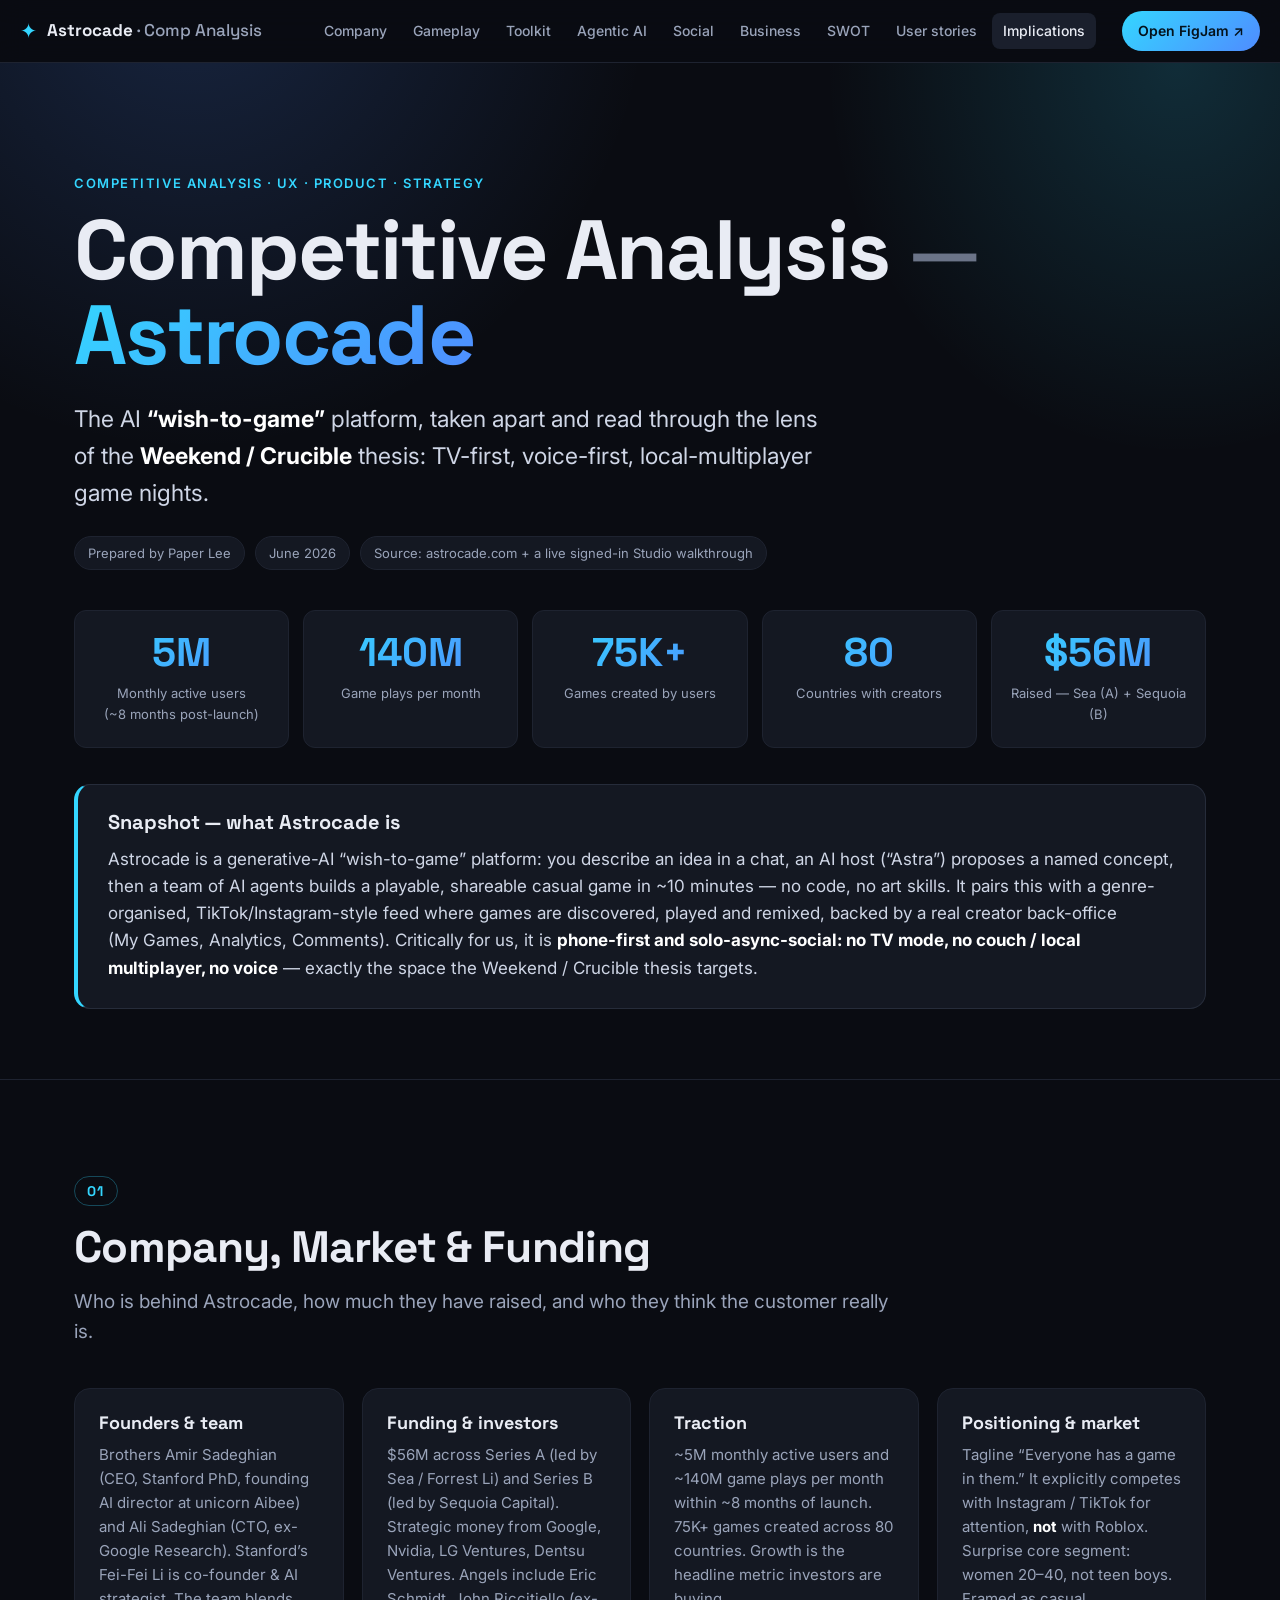
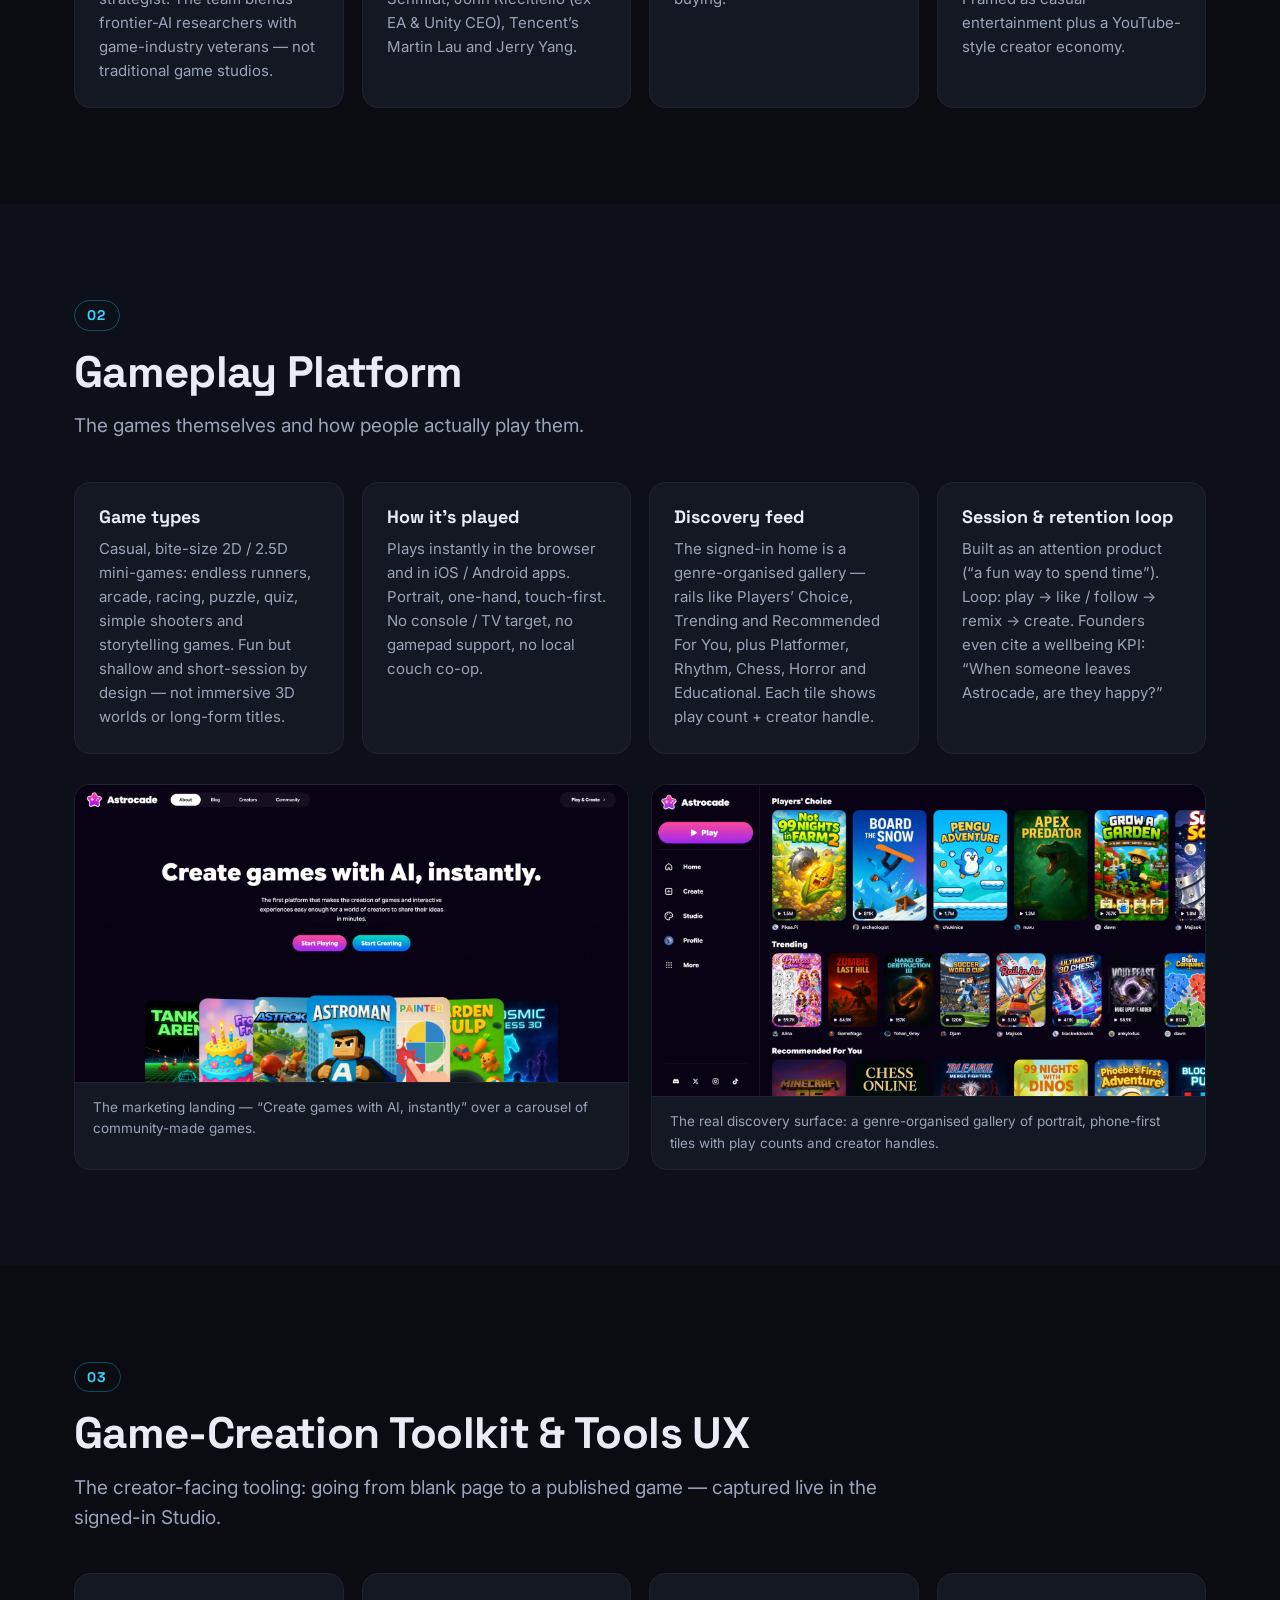
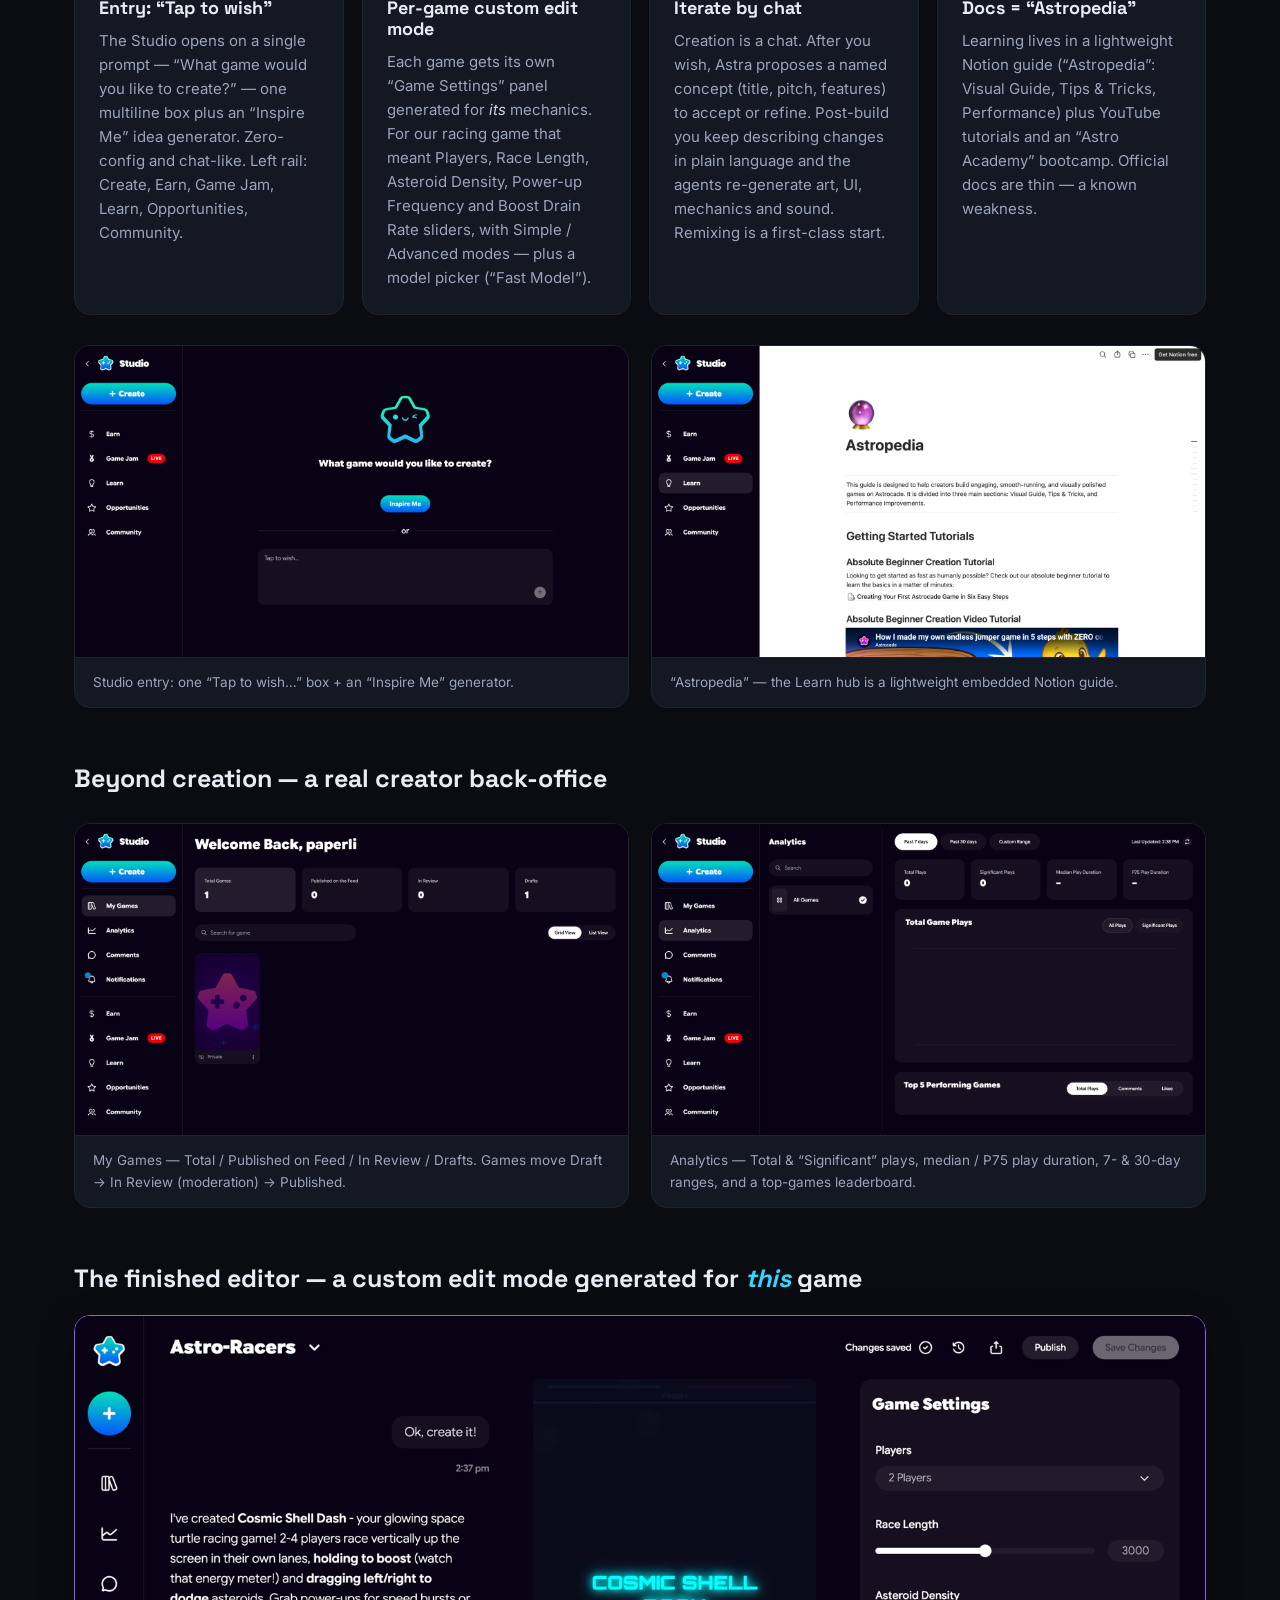
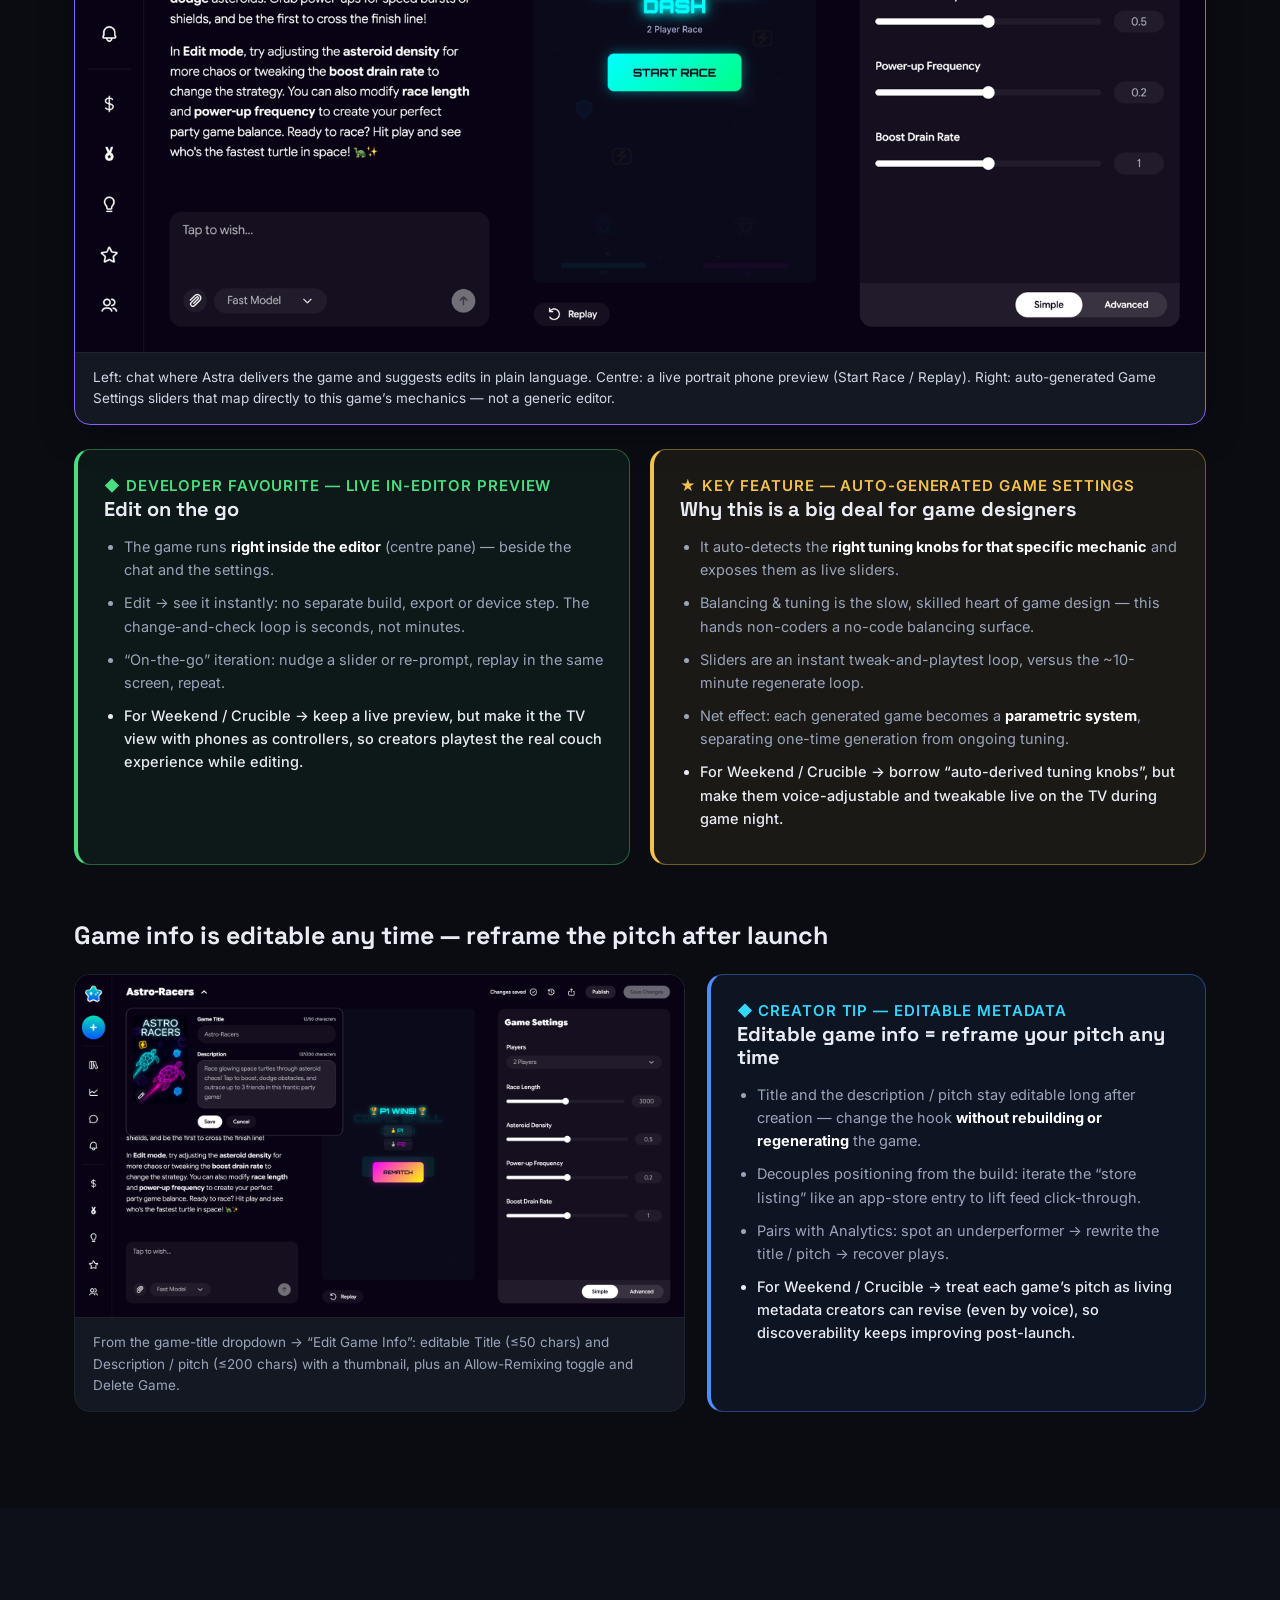
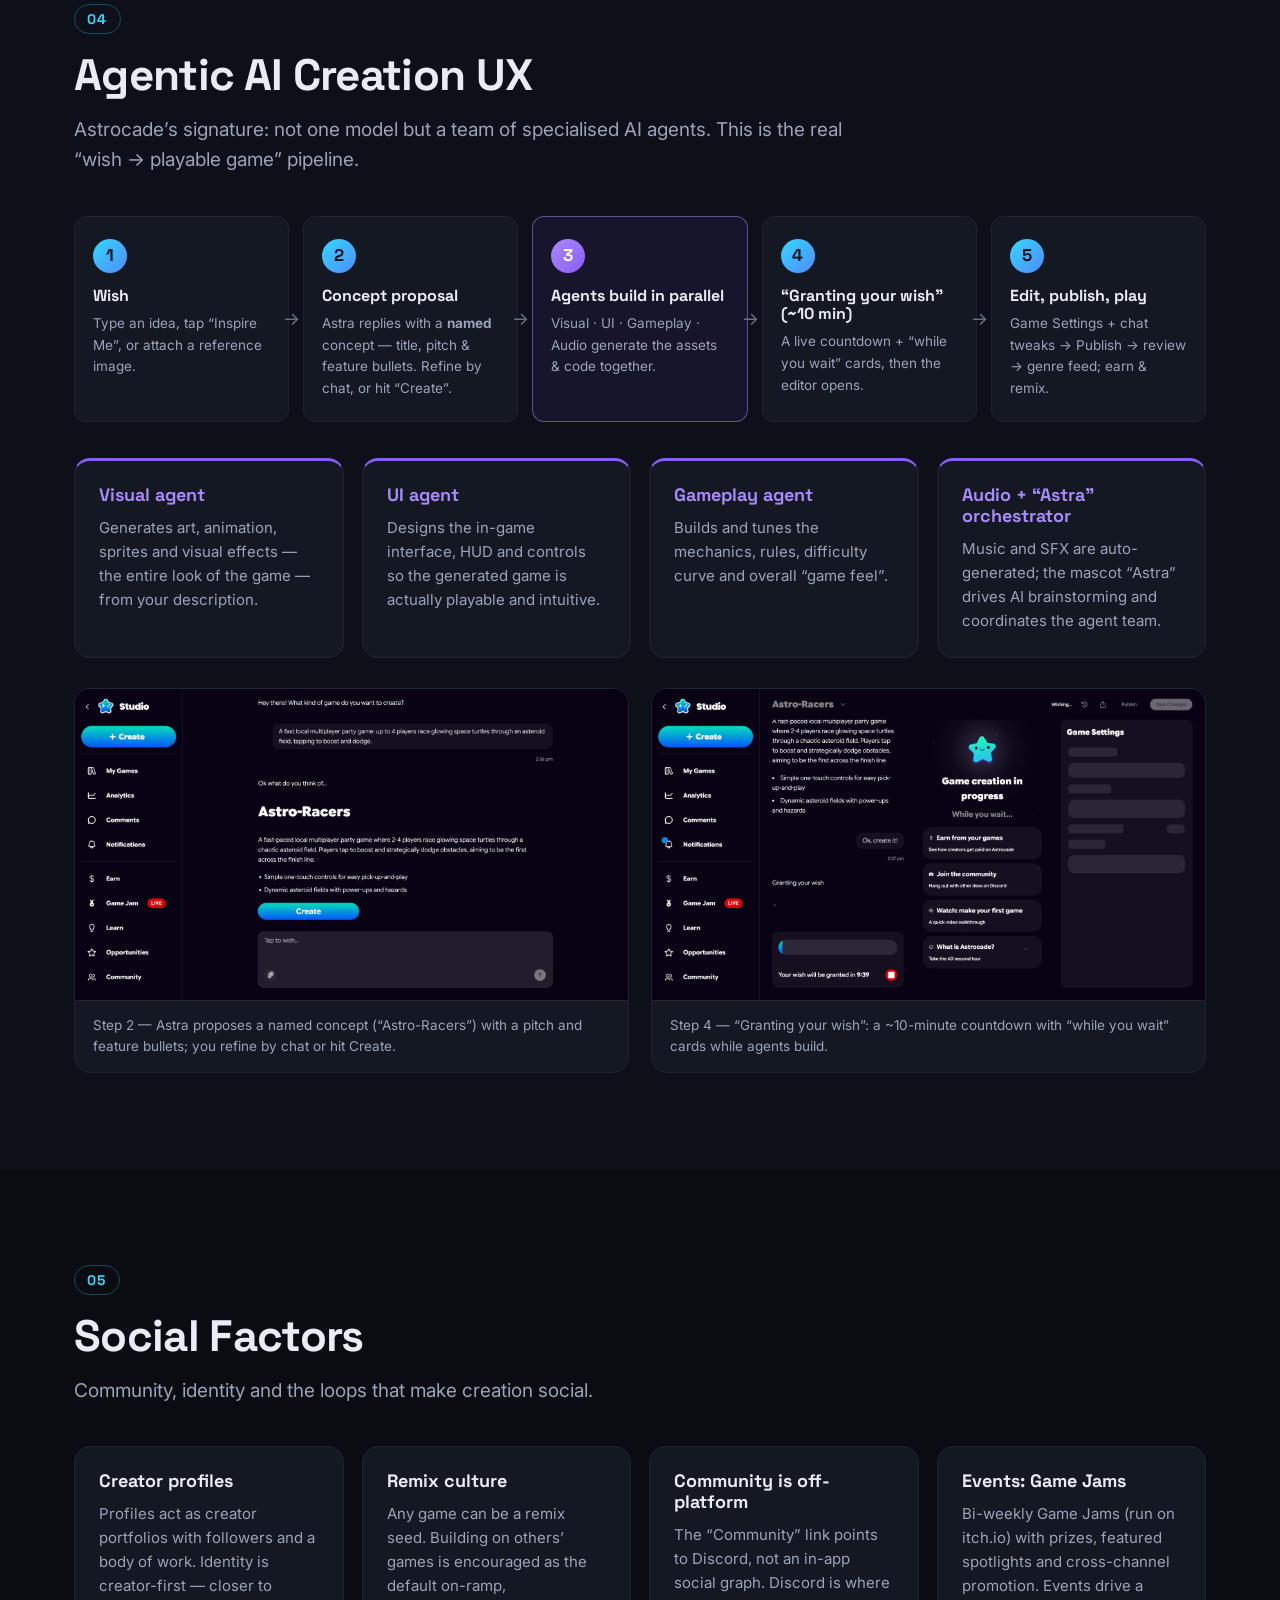
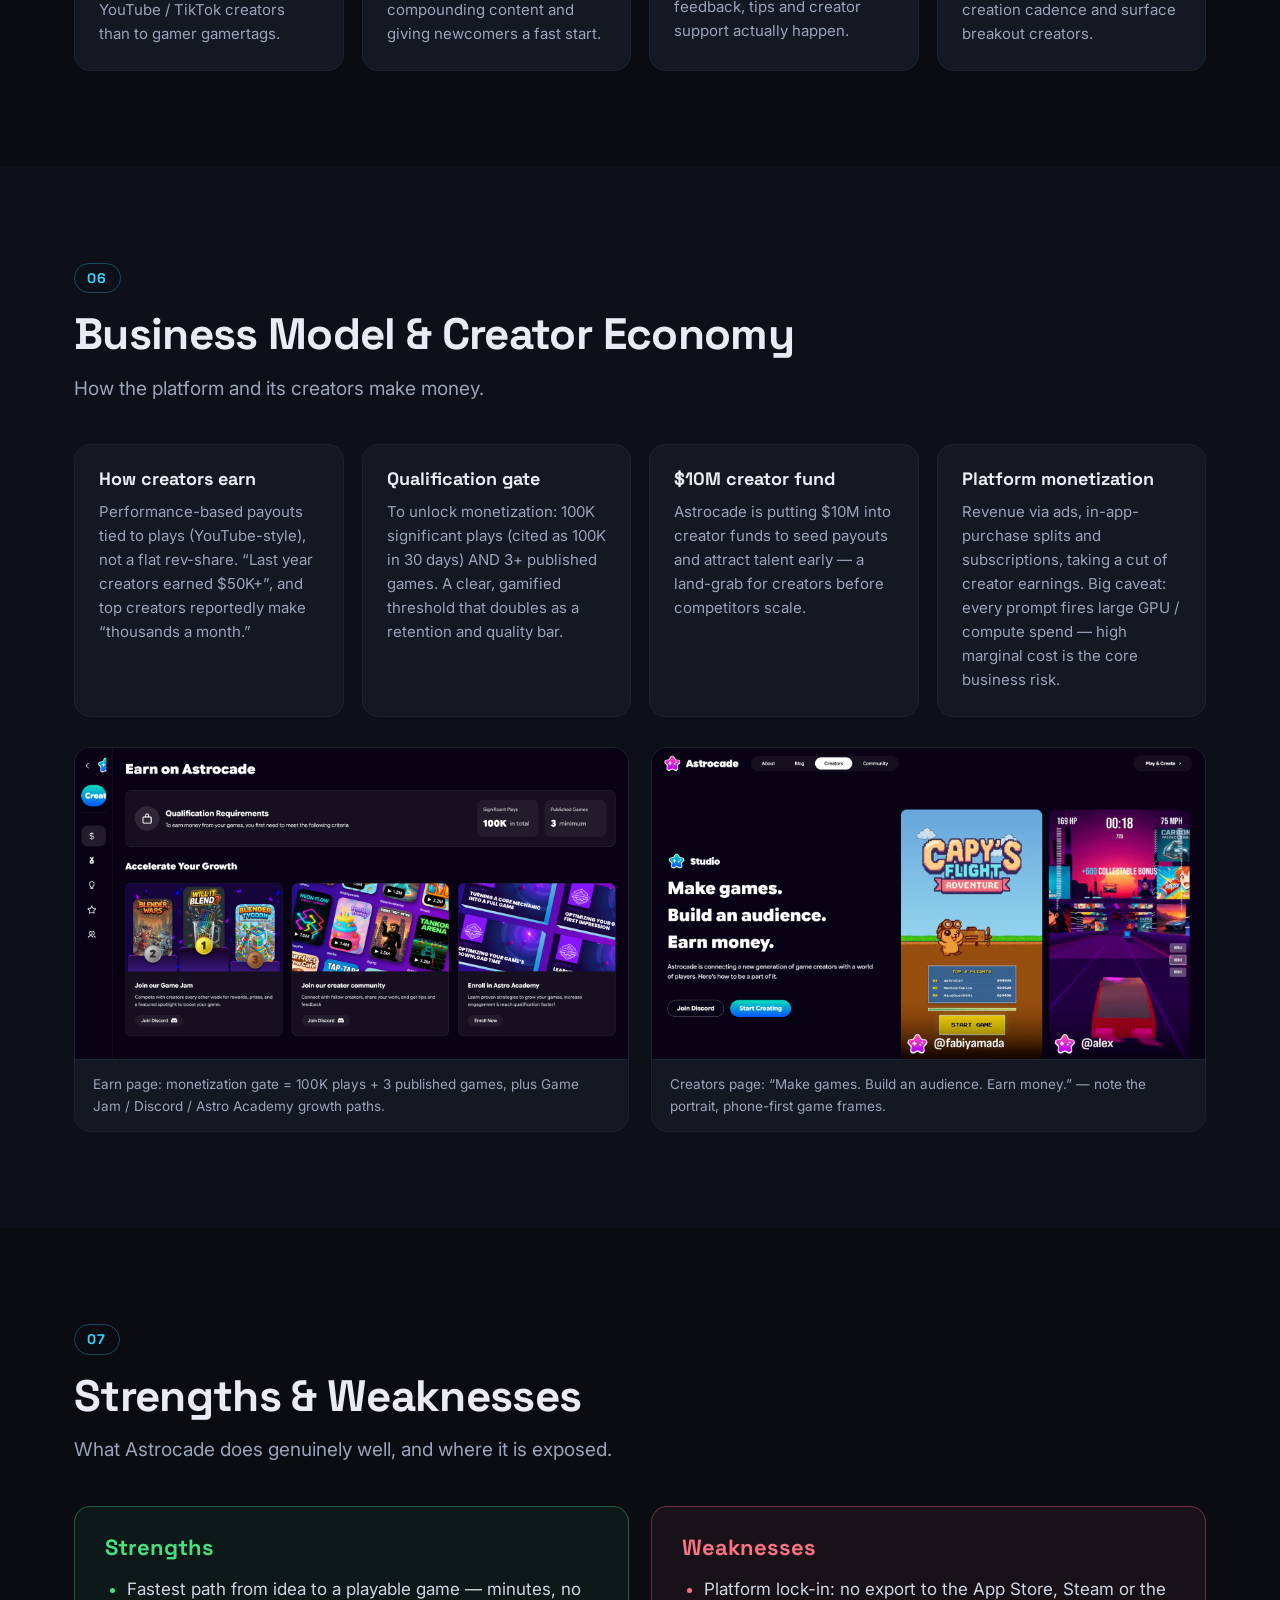
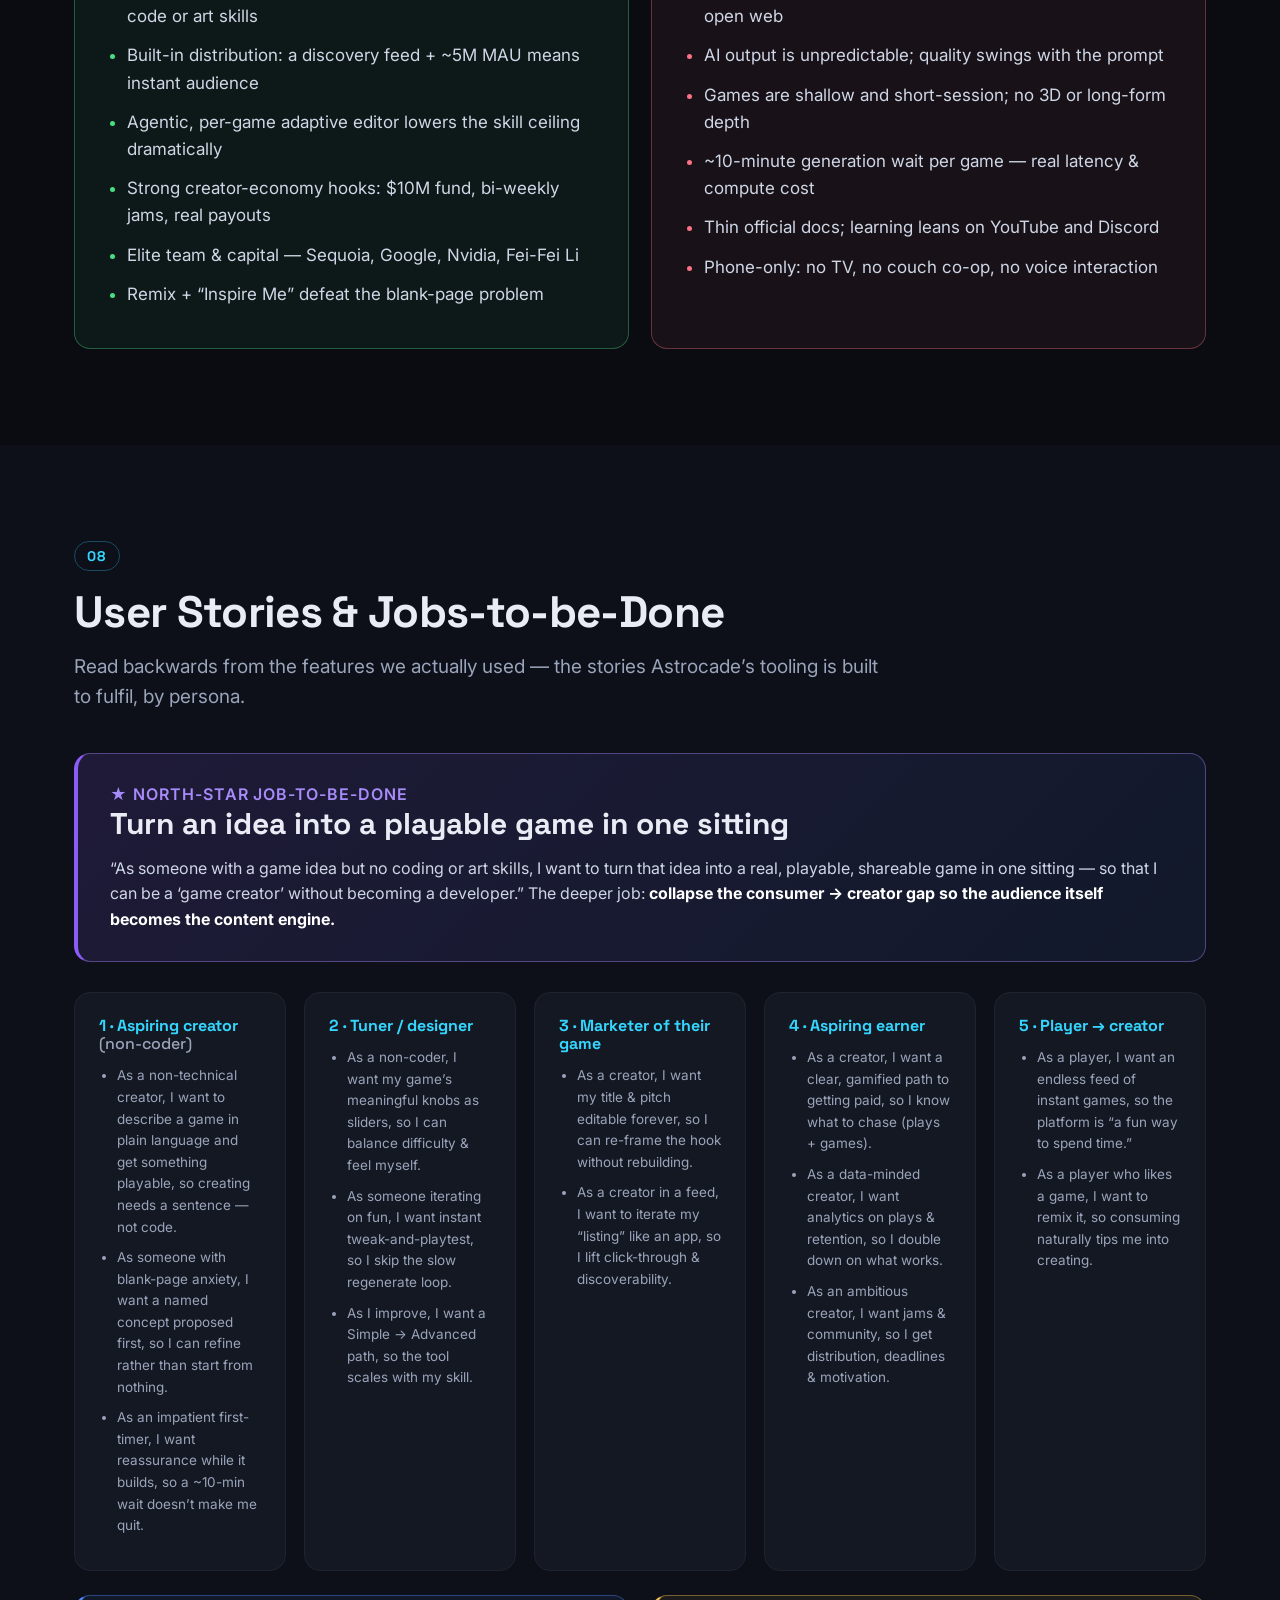
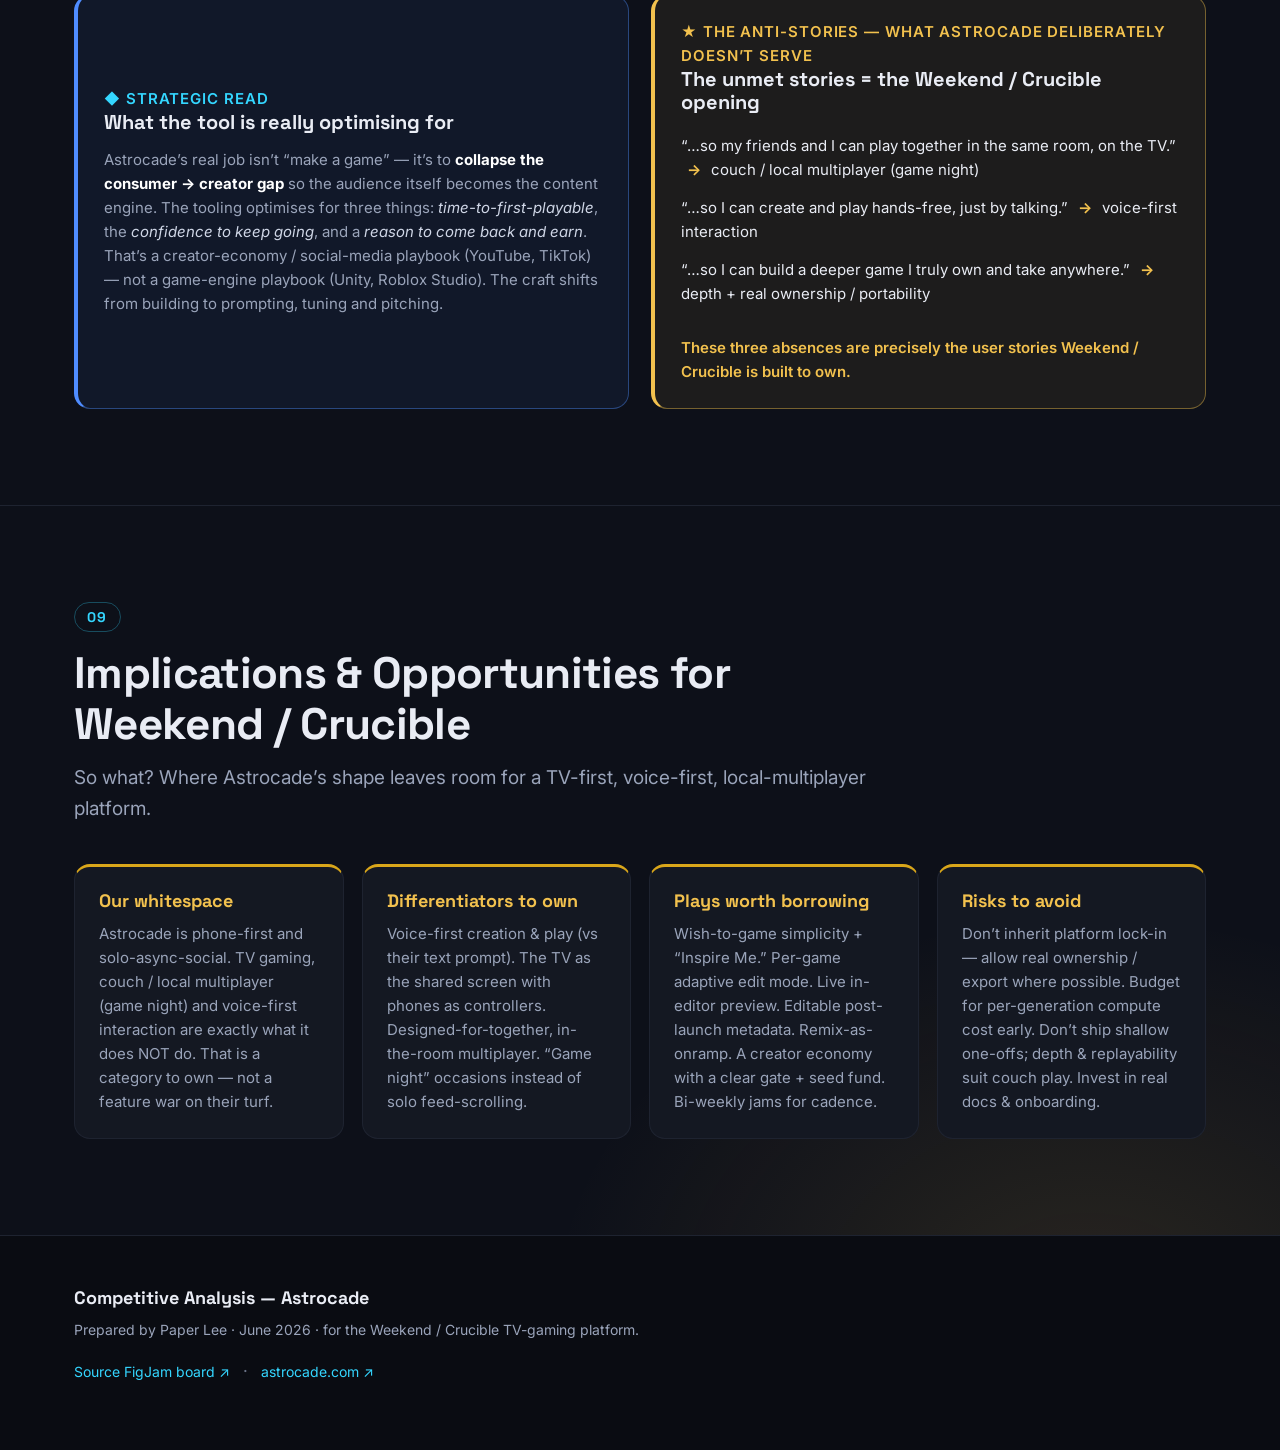
==== commit 238b2eaa: "Add Tesana report, 3-way comparison, and a centralized design system - New Tesana teardown at /tesan" ====
--- a/astrocade/index.html
+++ b/astrocade/index.html
@@ -12,7 +12,9 @@
 <link rel="preconnect" href="https://fonts.googleapis.com" />
 <link rel="preconnect" href="https://fonts.gstatic.com" crossorigin />
 <link href="https://fonts.googleapis.com/css2?family=Inter:wght@400;500;600;700&family=Space+Grotesk:wght@500;600;700&display=swap" rel="stylesheet" />
-<link rel="stylesheet" href="styles.css" />
+<link rel="stylesheet" href="../assets/css/tokens.css" />
+<link rel="stylesheet" href="../assets/css/base.css" />
+<link rel="stylesheet" href="../assets/css/report.css" />
 </head>
 <body>
 <a class="skip-link" href="#company">Skip to content</a>
@@ -400,6 +402,6 @@
   <img src="" alt="" class="lightbox__img" />
 </div>
 
-<script src="script.js"></script>
+<script src="../assets/js/report.js"></script>
 </body>
 </html>
--- a/assets/css/tokens.css
+++ b/assets/css/tokens.css
@@ -0,0 +1,54 @@
+/* ============================================================
+   Foundry — Competitive Analysis · Design Tokens
+   The single source of truth for colour, type, spacing, radius,
+   elevation and motion. Imported first by every page.
+   ============================================================ */
+
+:root {
+  /* --- Surfaces & ink (dark theme) --- */
+  --bg: #0a0c12;          /* page background */
+  --bg-alt: #0d1019;      /* alternating section / footer background */
+  --surface: #141822;     /* cards, chips, panels */
+  --surface-2: #1a1f2c;   /* raised / hovered surface, nav pill */
+  --border: #262c3a;      /* default border */
+  --border-soft: #1e2330; /* subtle hairline border */
+  --text: #e9ecf4;        /* primary text */
+  --muted: #9aa4ba;       /* secondary text */
+  --faint: #6b7488;       /* tertiary / disabled text */
+  --ink-strong: #ffffff;  /* emphasis text on dark (was inline #fff) */
+  --ink-lead: #cfd6e6;    /* lead / paragraph emphasis (was inline #cfd6e6) */
+  --on-accent: #04121c;   /* text on a bright accent fill */
+
+  /* --- Brand accents --- */
+  --cyan: #34d6ff;        /* primary accent */
+  --blue: #4f8cff;        /* secondary accent */
+  --grad: linear-gradient(135deg, #34d6ff 0%, #4f8cff 100%);
+
+  /* --- Semantic / category accents --- */
+  --gold: #f2c14e;        /* key features, implications */
+  --gold-dim: #d9a61a;
+  --violet: #a78bfa;      /* agentic AI, hero figures */
+  --violet-deep: #8b5cf6;
+  --green: #4ade80;       /* live, strengths, "our lane" */
+  --green-deep: #22c55e;
+  --pink: #f472b6;
+  --red: #fb7185;         /* weaknesses */
+
+  /* --- Layout --- */
+  --maxw: 1180px;         /* content column max-width */
+  --topbar-h: 62px;
+
+  /* --- Radius --- */
+  --radius: 16px;
+  --radius-sm: 12px;
+
+  /* --- Elevation --- */
+  --shadow: 0 10px 40px -12px rgba(0,0,0,.6);
+
+  /* --- Motion --- */
+  --ease: cubic-bezier(.4,0,.2,1);
+
+  /* --- Type families --- */
+  --font-sans: 'Inter', system-ui, -apple-system, sans-serif;
+  --font-display: 'Space Grotesk', system-ui, sans-serif;
+}
--- a/assets/css/base.css
+++ b/assets/css/base.css
@@ -0,0 +1,85 @@
+/* ============================================================
+   Foundry — Competitive Analysis · Base
+   Reset, typography, layout primitives and the chrome shared by
+   every page (topbar, hero atoms, lightbox). Import after tokens.css.
+   ============================================================ */
+
+* { box-sizing: border-box; }
+html { scroll-behavior: smooth; scroll-padding-top: calc(var(--topbar-h) + 22px); -webkit-text-size-adjust: 100%; }
+
+body {
+  margin: 0;
+  /* Sticky footer: body is a column, <main> grows to fill. */
+  min-height: 100vh;
+  display: flex;
+  flex-direction: column;
+  font-family: var(--font-sans);
+  background: var(--bg);
+  color: var(--text);
+  line-height: 1.6;
+  font-size: 17px;
+  -webkit-font-smoothing: antialiased;
+  overflow-x: hidden;
+}
+main { flex: 1; }
+
+img { max-width: 100%; display: block; }
+a { color: var(--cyan); text-decoration: none; }
+h1, h2, h3, h4 { font-family: var(--font-display); line-height: 1.15; font-weight: 700; }
+
+/* Content column */
+.wrap { max-width: var(--maxw); margin: 0 auto; padding: 0 24px; }
+
+/* Accessibility — skip to content */
+.skip-link {
+  position: absolute; left: -999px; top: 0; z-index: 200;
+  background: var(--cyan); color: var(--on-accent); padding: 10px 16px; border-radius: 0 0 8px 0; font-weight: 600;
+}
+.skip-link:focus { left: 0; }
+
+/* ---------- Top bar (shared chrome) ---------- */
+.topbar {
+  position: sticky; top: 0; z-index: 100;
+  background: rgba(10,12,18,.78);
+  backdrop-filter: blur(14px);
+  border-bottom: 1px solid var(--border-soft);
+}
+.topbar__inner {
+  max-width: 1320px; margin: 0 auto; padding: 0 20px;
+  display: flex; align-items: center; gap: 18px; height: var(--topbar-h);
+}
+.brand { display: flex; align-items: center; gap: 10px; color: var(--text); font-weight: 700; font-family: var(--font-display); white-space: nowrap; }
+.brand__star { color: var(--cyan); font-size: 1.2em; }
+.brand__text em { color: var(--muted); font-style: normal; font-weight: 500; }
+
+/* ---------- Hero atoms (shared; sizing lives in report.css / landing.css) ---------- */
+.eyebrow { color: var(--cyan); font-weight: 600; letter-spacing: .12em; text-transform: uppercase; font-size: 13px; margin: 0 0 14px; }
+.hero h1 { display: flex; flex-wrap: wrap; align-items: baseline; letter-spacing: -.02em; }
+.hero__dash { color: var(--faint); font-weight: 500; }
+.hero__name { background: var(--grad); -webkit-background-clip: text; background-clip: text; color: transparent; }
+.meta-chips { list-style: none; display: flex; flex-wrap: wrap; gap: 10px; padding: 0; margin: 0; }
+.meta-chips li { font-size: 13px; color: var(--muted); background: var(--surface); border: 1px solid var(--border-soft); padding: 6px 13px; border-radius: 999px; }
+
+/* ---------- Lightbox (shared; markup present on report pages) ---------- */
+.lightbox {
+  position: fixed; inset: 0; z-index: 300; background: rgba(4,6,12,.92);
+  display: flex; align-items: center; justify-content: center; padding: 4vw; backdrop-filter: blur(6px);
+}
+.lightbox[hidden] { display: none; }
+.lightbox__img { max-width: 100%; max-height: 92vh; border-radius: 10px; box-shadow: 0 20px 80px -20px #000; }
+.lightbox__close { position: absolute; top: 20px; right: 24px; background: var(--surface); color: var(--text); border: 1px solid var(--border); width: 46px; height: 46px; border-radius: 50%; font-size: 20px; cursor: pointer; }
+
+/* ---------- Footer atoms (container styled per page) ---------- */
+.footer__title { font-family: var(--font-display); font-weight: 700; font-size: 18px; margin: 0 0 6px; }
+.footer__meta { color: var(--muted); font-size: 14px; margin: 0 0 14px; }
+.footer__links a { font-size: 14px; }
+.footer__links span { color: var(--faint); margin: 0 8px; }
+
+/* ---------- Shared responsive + motion ---------- */
+@media (max-width: 720px) {
+  body { font-size: 16px; }
+  .wrap { padding: 0 18px; }
+}
+@media (prefers-reduced-motion: reduce) {
+  * { scroll-behavior: auto !important; transition: none !important; }
+}
--- a/assets/css/report.css
+++ b/assets/css/report.css
@@ -0,0 +1,214 @@
+/* ============================================================
+   Foundry — Competitive Analysis · Report components
+   The full component set for a per-competitor teardown page.
+   A new report links: tokens.css → base.css → report.css.
+   ============================================================ */
+
+/* ---------- Top-bar nav (report only) ---------- */
+.nav { display: flex; gap: 4px; margin-left: auto; flex-wrap: wrap; }
+.nav a {
+  color: var(--muted); font-size: 14px; font-weight: 500; padding: 7px 11px; border-radius: 8px;
+  transition: color .15s var(--ease), background .15s var(--ease); white-space: nowrap;
+}
+.nav a:hover, .nav a.is-active { color: var(--text); background: var(--surface-2); }
+.cta {
+  margin-left: 8px; background: var(--grad); color: var(--on-accent); font-weight: 600; font-size: 14px;
+  padding: 9px 16px; border-radius: 999px; white-space: nowrap; transition: transform .15s var(--ease), box-shadow .15s var(--ease);
+}
+.cta:hover { transform: translateY(-1px); box-shadow: 0 8px 22px -8px rgba(52,214,255,.5); }
+.navtoggle { display: none; margin-left: auto; background: none; border: 1px solid var(--border); color: var(--text); font-size: 20px; width: 42px; height: 42px; border-radius: 10px; cursor: pointer; }
+
+/* ---------- Hero (report scale) ---------- */
+.hero {
+  position: relative; padding: clamp(48px, 9vw, 110px) 0 clamp(40px, 6vw, 70px);
+  background:
+    radial-gradient(60% 80% at 15% -10%, rgba(79,140,255,.20), transparent 60%),
+    radial-gradient(50% 70% at 92% 0%, rgba(52,214,255,.16), transparent 55%),
+    var(--bg);
+  border-bottom: 1px solid var(--border-soft);
+  overflow: hidden;
+}
+.hero h1 { font-size: clamp(38px, 8vw, 84px); margin: 0 0 22px; line-height: 1.02; gap: 0 18px; }
+.hero__lead { font-size: clamp(18px, 2.4vw, 23px); color: var(--ink-lead); max-width: 760px; margin: 0 0 24px; }
+.hero__lead strong { color: var(--ink-strong); }
+.hero .meta-chips { margin-bottom: 40px; }
+
+/* ---------- KPI strip ---------- */
+.kpis { display: grid; grid-template-columns: repeat(5, 1fr); gap: 14px; margin-bottom: 36px; }
+.kpi { background: var(--surface); border: 1px solid var(--border-soft); border-radius: var(--radius-sm); padding: 22px 16px; text-align: center; }
+.kpi__num { display: block; font-family: var(--font-display); font-weight: 700; font-size: clamp(28px, 4vw, 40px); background: var(--grad); -webkit-background-clip: text; background-clip: text; color: transparent; line-height: 1; }
+.kpi__lab { display: block; margin-top: 10px; font-size: 13px; color: var(--muted); }
+
+/* ---------- TL;DR / snapshot ---------- */
+.tldr { background: var(--surface); border: 1px solid var(--border); border-left: 4px solid var(--cyan); border-radius: var(--radius); padding: 26px 30px; }
+.tldr h2 { font-size: 20px; margin: 0 0 12px; }
+.tldr p { margin: 0; color: var(--ink-lead); }
+.tldr strong { color: var(--ink-strong); }
+
+/* ---------- Sections ---------- */
+.section { padding: clamp(54px, 8vw, 96px) 0; }
+.section--alt { background: var(--bg-alt); }
+.section--finale {
+  background: radial-gradient(70% 90% at 85% 110%, rgba(242,193,78,.12), transparent 60%), var(--bg-alt);
+  border-top: 1px solid var(--border-soft);
+}
+.section__head { max-width: 820px; margin-bottom: 40px; }
+.section__num {
+  display: inline-block; font-family: var(--font-display); font-weight: 700; font-size: 14px;
+  color: var(--cyan); letter-spacing: .1em; border: 1px solid rgba(52,214,255,.3); border-radius: 999px; padding: 3px 12px; margin-bottom: 16px;
+}
+.section__head h2 { font-size: clamp(27px, 4.4vw, 44px); margin: 0 0 14px; letter-spacing: -.015em; }
+.section__lede { font-size: clamp(16px, 2vw, 19px); color: var(--muted); margin: 0; }
+.subhead { font-size: clamp(19px, 2.6vw, 25px); margin: 56px 0 22px; color: var(--text); }
+.subhead em { color: var(--cyan); font-style: italic; }
+
+/* ---------- Cards ---------- */
+.cards { display: grid; gap: 18px; }
+.cards--4 { grid-template-columns: repeat(4, 1fr); }
+.cards--5 { grid-template-columns: repeat(5, 1fr); }
+.card { background: var(--surface); border: 1px solid var(--border-soft); border-radius: var(--radius); padding: 24px; transition: transform .18s var(--ease), border-color .18s var(--ease); }
+.card:hover { transform: translateY(-3px); border-color: var(--border); }
+.card h3 { font-size: 18px; margin: 0 0 10px; }
+.card p { margin: 0; font-size: 15px; color: var(--muted); }
+.card em { color: var(--ink-lead); font-style: italic; }
+.card strong { color: var(--ink-strong); }
+.card--agent { border-top: 3px solid var(--violet-deep); }
+.card--agent h3 { color: var(--violet); }
+.card--imp { border-top: 3px solid var(--gold-dim); }
+.card--imp h3 { color: var(--gold); }
+.card--persona h3 { font-size: 16px; color: var(--cyan); }
+.card--persona h3 span { color: var(--muted); font-weight: 500; }
+.card--persona ul { margin: 12px 0 0; padding-left: 18px; }
+.card--persona li { font-size: 13.5px; color: var(--muted); margin-bottom: 9px; }
+
+/* ---------- Figures ---------- */
+.figs { display: grid; gap: 22px; margin-top: 30px; }
+.figs--2 { grid-template-columns: repeat(2, 1fr); }
+/* 3-up reflows 3→2→1 with a uniform image height so mixed-aspect shots read evenly. */
+.figs--3 { grid-template-columns: repeat(auto-fit, minmax(248px, 1fr)); }
+.figs--3 .fig img { height: 264px; max-height: none; object-fit: cover; object-position: top center; }
+.fig { margin: 0; background: var(--surface); border: 1px solid var(--border-soft); border-radius: var(--radius); overflow: hidden; }
+/* Very tall full-page captures show a tidy top-cropped preview; lightbox opens the full image. */
+.fig img { width: 100%; cursor: zoom-in; transition: opacity .15s var(--ease); background: #05070c; max-height: 460px; object-fit: cover; object-position: top center; }
+.fig img:hover { opacity: .92; }
+.fig figcaption { padding: 14px 18px; font-size: 13.5px; color: var(--muted); border-top: 1px solid var(--border-soft); }
+.fig--hero { margin-top: 22px; border-color: var(--violet-deep); box-shadow: var(--shadow); }
+.fig--hero img { max-height: none; }
+.fig--hero figcaption { color: var(--ink-lead); }
+
+/* Placeholder figure — captioned scaffold when a screenshot isn't available yet.
+   Swap the .fig__ph block for an <img> to make it a real, lightboxable figure. */
+.fig__ph {
+  display: flex; flex-direction: column; align-items: center; justify-content: center; gap: 8px;
+  min-height: 188px; padding: 28px;
+  background: radial-gradient(420px 200px at 50% 0%, rgba(167,139,250,.12), transparent 70%), var(--bg-alt);
+  border-bottom: 1px dashed var(--border); color: var(--faint); text-align: center;
+}
+.fig--hero .fig__ph { min-height: 320px; }
+.fig__ph-glyph { font-size: 30px; line-height: 1; color: var(--violet); opacity: .8; }
+.fig__ph-label { font-family: var(--font-display); font-size: 12px; font-weight: 600; letter-spacing: .14em; text-transform: uppercase; }
+
+/* Split — figure/callout side by side */
+.split { display: grid; grid-template-columns: 1.1fr .9fr; gap: 22px; align-items: stretch; margin-top: 24px; }
+.split--even { grid-template-columns: 1fr 1fr; }
+.split .fig { align-self: start; }
+
+/* ---------- Callouts ---------- */
+.callouts { display: grid; gap: 20px; margin-top: 24px; }
+.callouts--2 { grid-template-columns: 1fr 1fr; }
+.callout { border-radius: var(--radius); padding: 24px 26px; border: 1px solid var(--border); background: var(--surface); }
+.callout__kick { font-size: 12.5px; font-weight: 600; letter-spacing: .06em; text-transform: uppercase; margin: 0 0 8px; }
+.callout h4 { font-size: 20px; margin: 0 0 14px; }
+.callout ul { margin: 0; padding-left: 20px; }
+.callout li { font-size: 14.5px; color: var(--muted); margin-bottom: 10px; }
+.callout p { font-size: 15px; color: var(--muted); margin: 0; }
+.callout strong { color: var(--ink-strong); }
+.callout em { color: var(--ink-lead); font-style: italic; }
+.callout__weekend { color: var(--text) !important; font-weight: 500; }
+/* Callout intents */
+.callout--key { background: rgba(242,193,78,.07); border-color: rgba(242,193,78,.4); border-left: 4px solid var(--gold); }
+.callout--key .callout__kick, .callout--key .callout__weekend { color: var(--gold); }
+.callout--dev { background: rgba(74,222,128,.06); border-color: rgba(74,222,128,.38); border-left: 4px solid var(--green); }
+.callout--dev .callout__kick, .callout--dev .callout__weekend { color: var(--green); }
+.callout--info { background: rgba(79,140,255,.07); border-color: rgba(79,140,255,.4); border-left: 4px solid var(--blue); }
+.callout--info .callout__kick, .callout--info .callout__weekend { color: var(--cyan); }
+.callout--anti { background: rgba(242,193,78,.07); border-color: rgba(242,193,78,.42); border-left: 4px solid var(--gold); }
+.callout--anti .callout__kick { color: var(--gold); }
+.callout--anti ul { list-style: none; padding: 0; margin: 6px 0 0; }
+.callout--anti li { color: var(--text); margin-bottom: 14px; font-size: 15px; }
+.callout--anti .arrow { color: var(--gold); font-weight: 700; margin: 0 6px; }
+.callout__punch { margin-top: 16px !important; color: var(--gold) !important; font-weight: 600; }
+.callout--tall { display: flex; flex-direction: column; justify-content: center; }
+
+/* ---------- Banner (north-star) ---------- */
+.banner--northstar {
+  background: linear-gradient(135deg, rgba(139,92,246,.14), rgba(79,140,255,.08));
+  border: 1px solid rgba(167,139,250,.4); border-left: 4px solid var(--violet-deep);
+  border-radius: var(--radius); padding: 28px 32px; margin-bottom: 30px;
+}
+.banner--northstar .callout__kick { color: var(--violet); }
+.banner--northstar h3 { font-size: clamp(22px, 3vw, 30px); margin: 0 0 14px; }
+.banner--northstar p { margin: 0; color: var(--ink-lead); font-size: 16px; }
+.banner--northstar strong { color: var(--ink-strong); }
+
+/* ---------- Flow stepper ---------- */
+.flow { list-style: none; padding: 0; margin: 0 0 36px; display: grid; grid-template-columns: repeat(5, 1fr); gap: 14px; }
+.flow__step { position: relative; background: var(--surface); border: 1px solid var(--border-soft); border-radius: var(--radius-sm); padding: 22px 18px; }
+.flow__step--accent { border-color: rgba(167,139,250,.5); background: rgba(139,92,246,.08); }
+.flow__n {
+  display: inline-flex; align-items: center; justify-content: center; width: 34px; height: 34px; border-radius: 50%;
+  background: var(--grad); color: var(--on-accent); font-weight: 700; font-family: var(--font-display); margin-bottom: 14px;
+}
+.flow__step--accent .flow__n { background: linear-gradient(135deg, var(--violet), var(--violet-deep)); color: var(--ink-strong); }
+.flow__step h4 { font-size: 16px; margin: 0 0 8px; }
+.flow__step p { margin: 0; font-size: 13.5px; color: var(--muted); }
+.flow__step:not(:last-child)::after { content: "→"; position: absolute; right: -12px; top: 50%; transform: translateY(-50%); color: var(--faint); font-size: 18px; z-index: 2; }
+
+/* ---------- SWOT ---------- */
+.swot { display: grid; grid-template-columns: 1fr 1fr; gap: 22px; }
+.swot__col { border-radius: var(--radius); padding: 28px 30px; border: 1px solid var(--border); }
+.swot__col h3 { font-size: 22px; margin: 0 0 16px; }
+.swot__col ul { margin: 0; padding-left: 22px; }
+.swot__col li { margin-bottom: 12px; color: var(--ink-lead); }
+.swot__col--pos { background: rgba(74,222,128,.06); border-color: rgba(74,222,128,.35); }
+.swot__col--pos h3 { color: var(--green); }
+.swot__col--pos li::marker { color: var(--green); }
+.swot__col--neg { background: rgba(251,113,133,.06); border-color: rgba(251,113,133,.35); }
+.swot__col--neg h3 { color: var(--red); }
+.swot__col--neg li::marker { color: var(--red); }
+
+/* ---------- Footer (report) ---------- */
+.footer { border-top: 1px solid var(--border-soft); padding: 48px 0; background: var(--bg); }
+
+/* ============================================================
+   Responsive
+   ============================================================ */
+@media (max-width: 1080px) {
+  .cards--4, .cards--5 { grid-template-columns: repeat(2, 1fr); }
+  .flow { grid-template-columns: repeat(2, 1fr); }
+  .flow__step::after { display: none; }
+  .kpis { grid-template-columns: repeat(3, 1fr); }
+}
+/* The full nav (9 links + brand + CTA) only fits on one line at ≥1280px.
+   Below that — incl. iPad Pro 12.9" portrait (1024) — collapse into the burger menu. */
+@media (max-width: 1279px) {
+  .nav, .cta { display: none; }
+  .navtoggle { display: block; }
+  .topbar.is-open .nav {
+    display: flex; flex-direction: column; gap: 2px; position: absolute; top: var(--topbar-h); left: 0; right: 0;
+    background: rgba(10,12,18,.98); border-bottom: 1px solid var(--border); padding: 12px 16px;
+  }
+  .topbar.is-open .nav a { padding: 12px; font-size: 15px; }
+  .topbar.is-open .cta { display: inline-block; position: absolute; top: 14px; right: 64px; }
+}
+@media (max-width: 720px) {
+  .split, .split--even, .callouts--2, .figs--2, .swot { grid-template-columns: 1fr; }
+  .kpis { grid-template-columns: repeat(2, 1fr); }
+  .cards--4, .cards--5 { grid-template-columns: 1fr; }
+  .flow { grid-template-columns: 1fr; }
+  .tldr, .swot__col, .callout, .banner--northstar { padding: 22px; }
+}
+@media (max-width: 420px) {
+  .kpis { grid-template-columns: 1fr 1fr; }
+  .meta-chips li { font-size: 12px; }
+}
